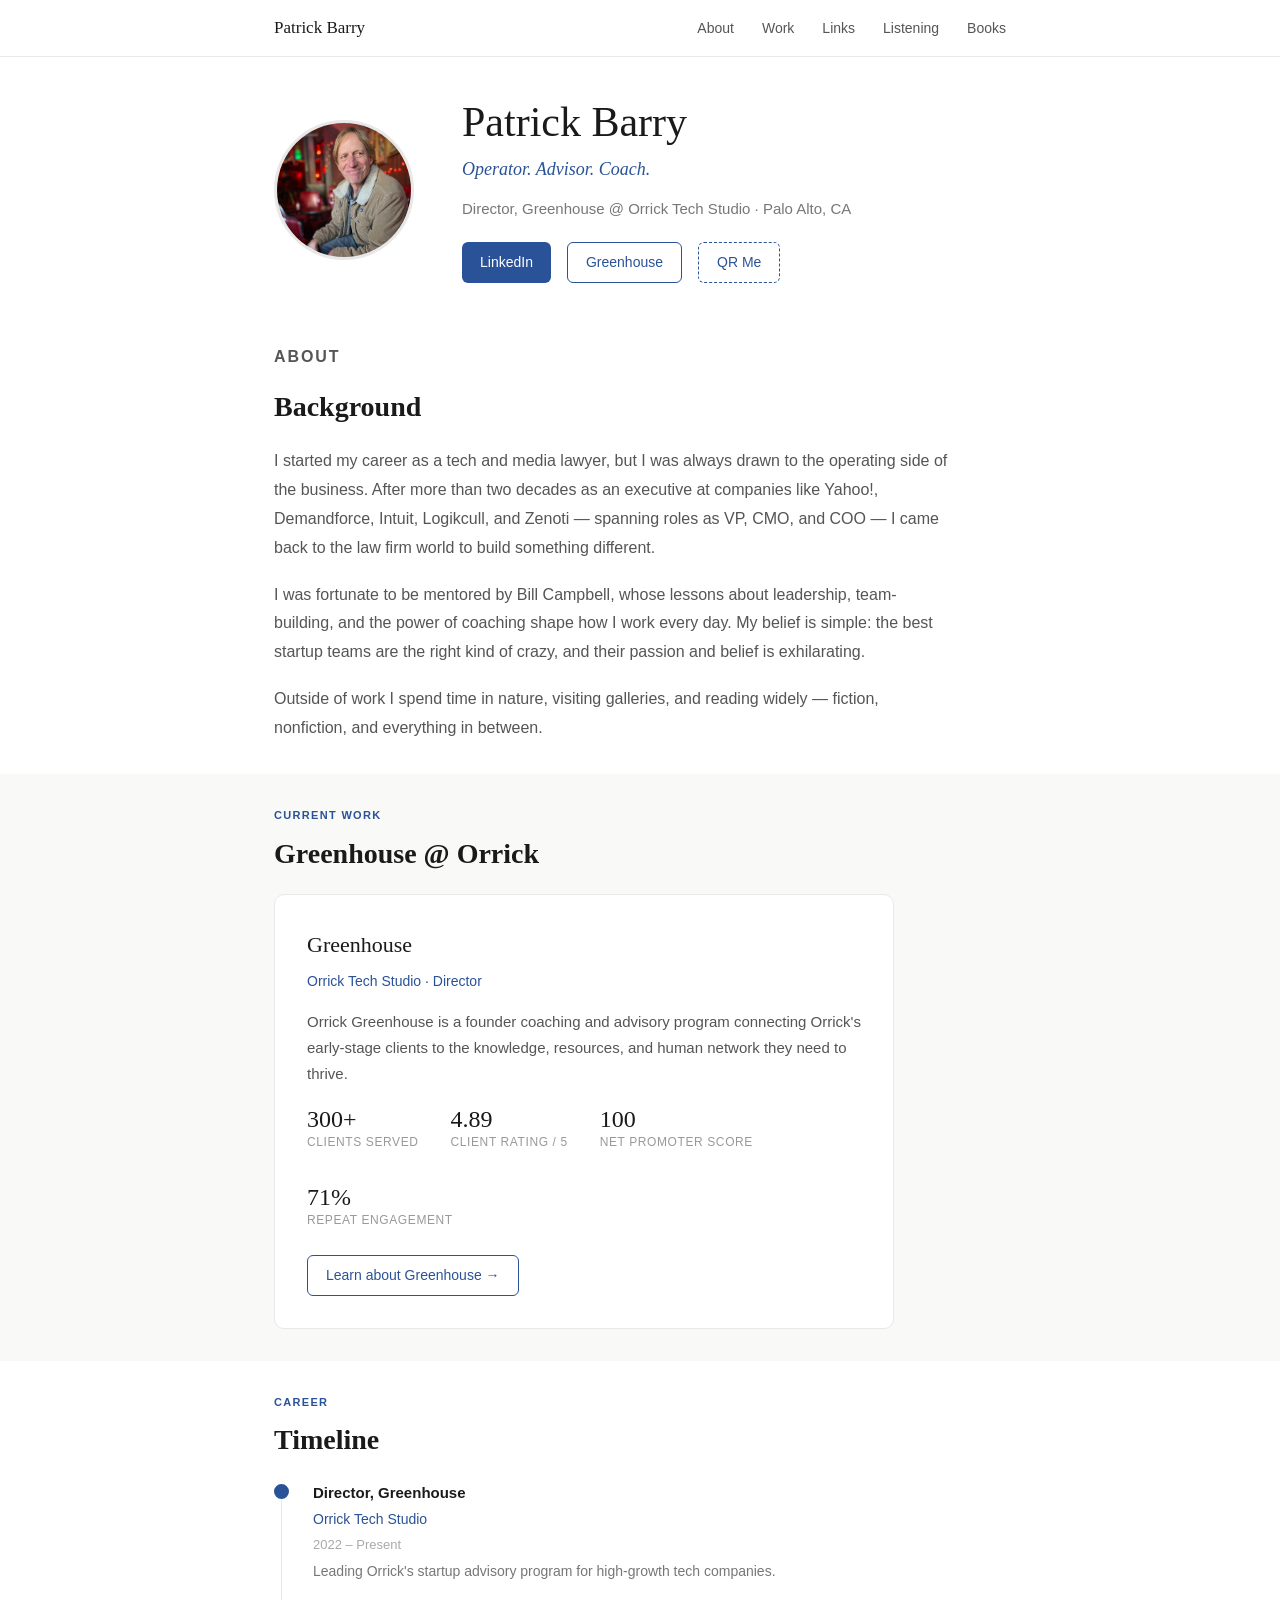
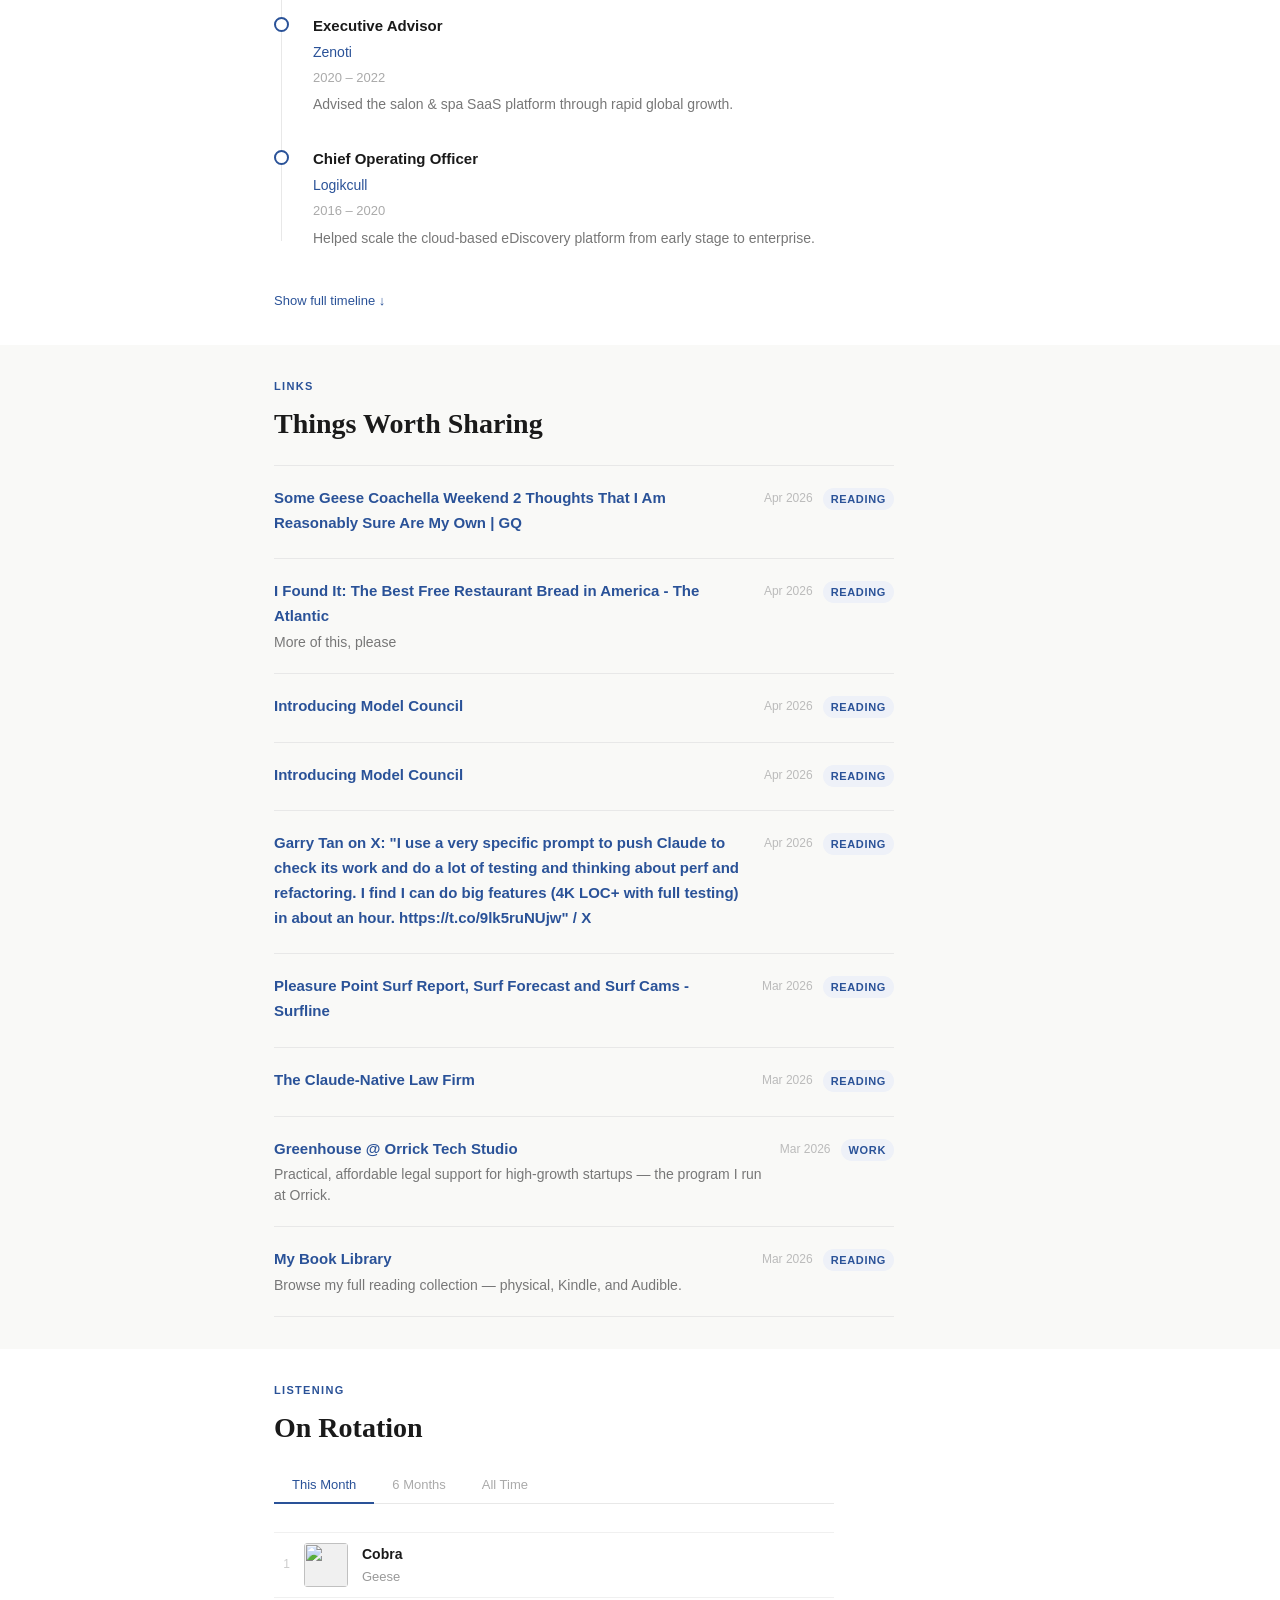
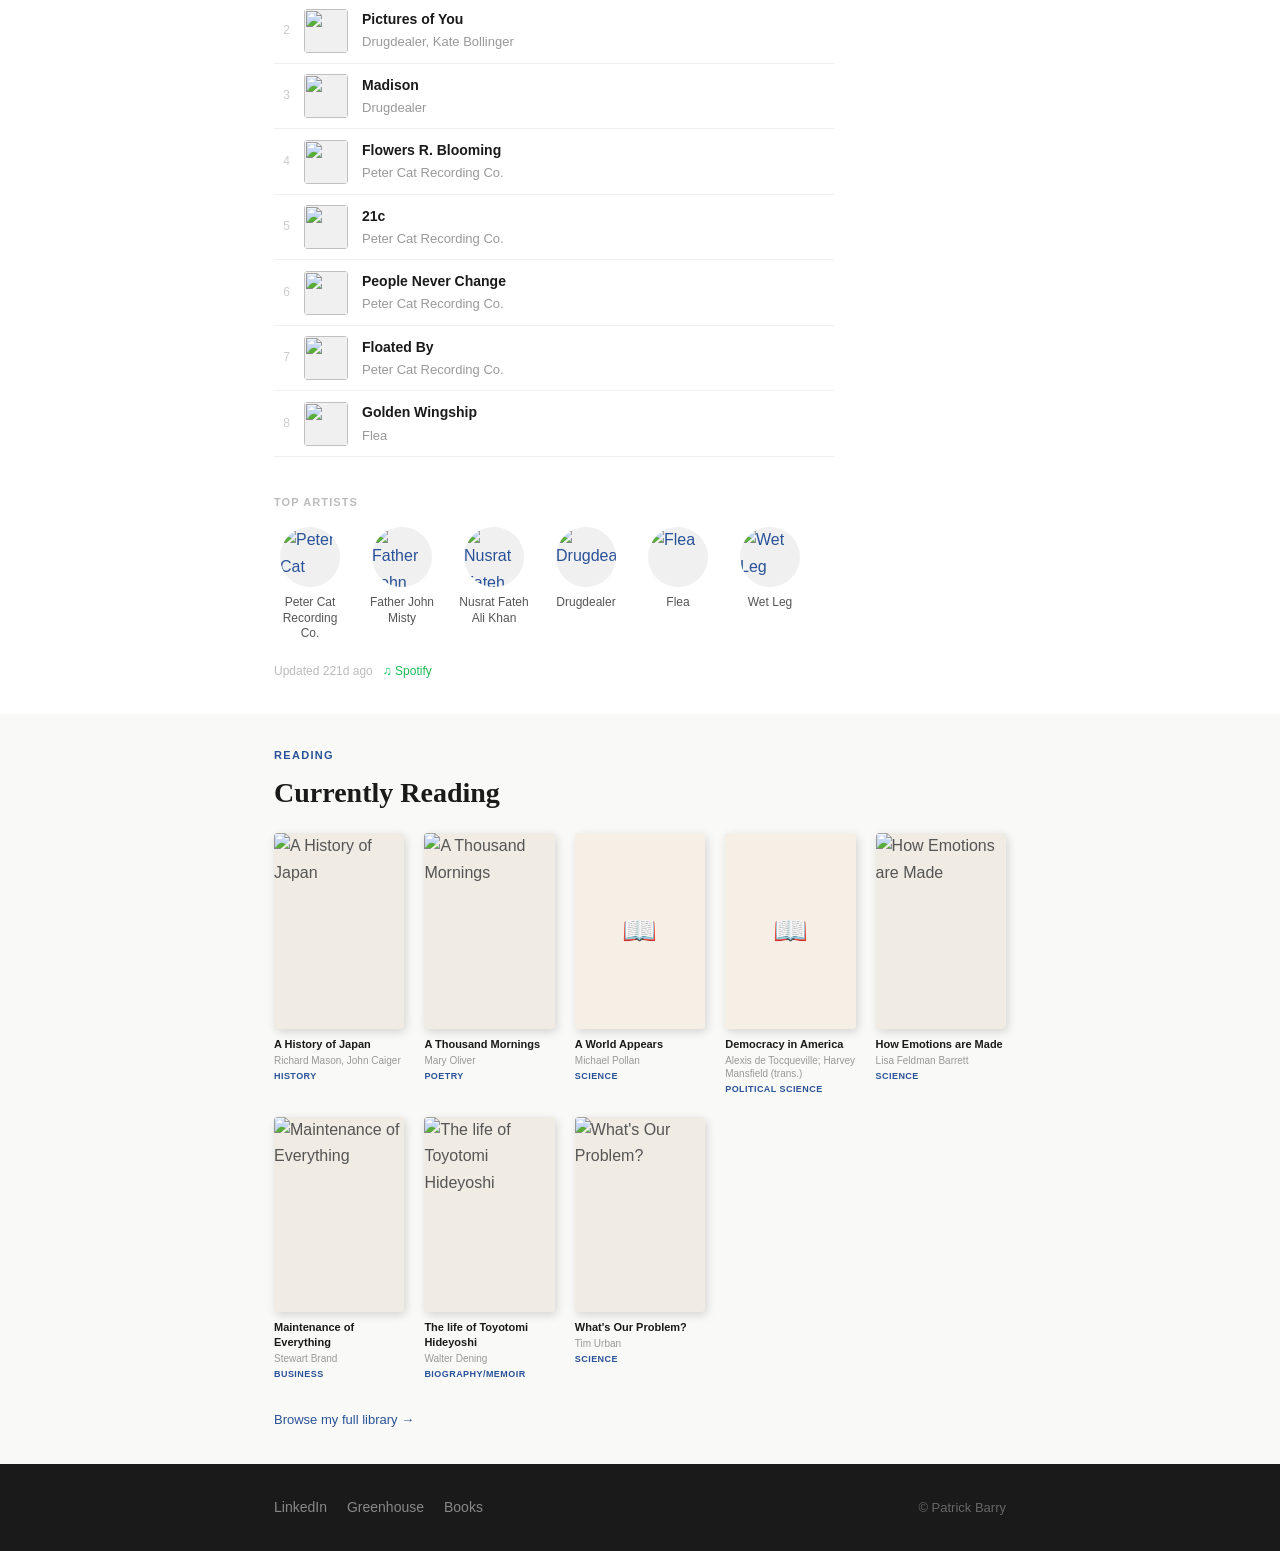
==== index.html @ 9efc6169 "Update Greenhouse description text Co-Authored-By: Claude Sonnet 4.6 <noreply@anthropic.com>" ====
<!DOCTYPE html>
<html lang="en">
<head>
  <meta charset="UTF-8" />
  <meta name="viewport" content="width=device-width, initial-scale=1.0" />
  <meta name="description" content="Patrick Barry — Operator, advisor, and startup coach. Director of Greenhouse at Orrick Tech Studio." />
  <title>Patrick Barry</title>
  <link rel="stylesheet" href="css/styles.css" />
</head>
<body>

  <!-- ─── Navigation ──────────────────────────────────────────────────────── -->
  <nav class="site-nav">
    <div class="nav-inner">
      <a href="#hero" class="nav-name">Patrick Barry</a>
      <ul class="nav-links">
        <li><a href="#about">About</a></li>
        <li><a href="#work">Work</a></li>
        <li><a href="#links">Links</a></li>
        <li><a href="#listening">Listening</a></li>
        <li><a href="#books">Books</a></li>
      </ul>
    </div>
  </nav>

  <!-- ─── Hero ────────────────────────────────────────────────────────────── -->
  <section id="hero">
    <div class="hero-inner">
      <img
        class="hero-photo"
        src="images/patrick.jpg"
        alt="Patrick Barry"
      />
      <div class="hero-text">
        <h1>Patrick Barry</h1>
        <p class="hero-tagline">Operator. Advisor. Coach.</p>
        <p class="hero-role">Director, Greenhouse @ Orrick Tech Studio · Palo Alto, CA</p>
        <div class="hero-links">
          <a class="btn btn-primary" href="https://www.linkedin.com/in/patrickrbarry/" target="_blank" rel="noopener noreferrer">
            LinkedIn
          </a>
          <a class="btn btn-outline" href="https://www.orrick.com/en/tech-studio/greenhouse" target="_blank" rel="noopener noreferrer">
            Greenhouse
          </a>
          <button class="btn btn-qr" id="qrBtn" aria-label="Show QR code">QR Me</button>
        </div>
      </div>
    </div>
  </section>

  <!-- ─── About ───────────────────────────────────────────────────────────── -->
  <section id="about">
    <div class="container">
      <p class="section-label">About</p>
      <h2 class="section-title">Background</h2>

      <p>
        I started my career as a tech and media lawyer, but I was always drawn to the operating side
        of the business. After more than two decades as an executive at companies like Yahoo!, Demandforce,
        Intuit, Logikcull, and Zenoti — spanning roles as VP, CMO, and COO — I came back to the law firm
        world to build something different.
      </p>
      <p>
        I was fortunate to be mentored by Bill Campbell, whose lessons about leadership, team-building,
        and the power of coaching shape how I work every day. My belief is simple: the best startup teams
        are the right kind of crazy, and their passion and belief is exhilarating.
      </p>
      <p>
        Outside of work I spend time in nature, visiting galleries, and reading widely — fiction,
        nonfiction, and everything in between.
      </p>
    </div>
  </section>

  <!-- ─── Current Work ─────────────────────────────────────────────────────── -->
  <section id="work">
    <div class="container">
      <p class="section-label">Current Work</p>
      <h2 class="section-title">Greenhouse @ Orrick</h2>

      <div class="work-card">
        <p class="work-card-title">Greenhouse</p>
        <p class="work-card-subtitle">Orrick Tech Studio · Director</p>
        <p class="work-card-body">
          Orrick Greenhouse is a founder coaching and advisory program connecting Orrick's early-stage clients to the knowledge, resources, and human network they need to thrive.
        </p>
        <div class="work-stats">
          <div class="stat">
            <div class="stat-number">300+</div>
            <div class="stat-label">Clients served</div>
          </div>
          <div class="stat">
            <div class="stat-number">4.89</div>
            <div class="stat-label">Client rating / 5</div>
          </div>
          <div class="stat">
            <div class="stat-number">100</div>
            <div class="stat-label">Net Promoter Score</div>
          </div>
          <div class="stat">
            <div class="stat-number">71%</div>
            <div class="stat-label">Repeat engagement</div>
          </div>
        </div>
        <a class="btn btn-outline" href="https://www.orrick.com/en/tech-studio/greenhouse" target="_blank" rel="noopener noreferrer">
          Learn about Greenhouse →
        </a>
      </div>
    </div>
  </section>

  <!-- ─── Career ───────────────────────────────────────────────────────────── -->
  <section id="career">
    <div class="container">
      <p class="section-label">Career</p>
      <h2 class="section-title">Timeline</h2>

      <div class="timeline timeline-collapsed" id="careerTimeline">

        <div class="timeline-item">
          <div class="timeline-dot current"></div>
          <div class="timeline-content">
            <div class="timeline-role">Director, Greenhouse</div>
            <div class="timeline-company">Orrick Tech Studio</div>
            <div class="timeline-period">2022 – Present</div>
            <div class="timeline-note">Leading Orrick's startup advisory program for high-growth tech companies.</div>
          </div>
        </div>

        <div class="timeline-item">
          <div class="timeline-dot"></div>
          <div class="timeline-content">
            <div class="timeline-role">Executive Advisor</div>
            <div class="timeline-company">Zenoti</div>
            <div class="timeline-period">2020 – 2022</div>
            <div class="timeline-note">Advised the salon &amp; spa SaaS platform through rapid global growth.</div>
          </div>
        </div>

        <div class="timeline-item">
          <div class="timeline-dot"></div>
          <div class="timeline-content">
            <div class="timeline-role">Chief Operating Officer</div>
            <div class="timeline-company">Logikcull</div>
            <div class="timeline-period">2016 – 2020</div>
            <div class="timeline-note">Helped scale the cloud-based eDiscovery platform from early stage to enterprise.</div>
          </div>
        </div>

        <div class="timeline-item">
          <div class="timeline-dot"></div>
          <div class="timeline-content">
            <div class="timeline-role">Vice President</div>
            <div class="timeline-company">Intuit</div>
            <div class="timeline-period">2012 – 2016</div>
            <div class="timeline-note">Joined via Demandforce acquisition; led business unit through integration and growth.</div>
          </div>
        </div>

        <div class="timeline-item">
          <div class="timeline-dot"></div>
          <div class="timeline-content">
            <div class="timeline-role">Chief Marketing Officer</div>
            <div class="timeline-company">Demandforce</div>
            <div class="timeline-period">2009 – 2012</div>
            <div class="timeline-note">Led marketing at the SMB SaaS company through its $400M acquisition by Intuit.</div>
          </div>
        </div>

        <div class="timeline-item">
          <div class="timeline-dot"></div>
          <div class="timeline-content">
            <div class="timeline-role">Vice President</div>
            <div class="timeline-company">Yahoo!</div>
            <div class="timeline-period">2000 – 2009</div>
            <div class="timeline-note">Held multiple VP roles across a decade of growth and transformation at Yahoo.</div>
          </div>
        </div>

        <div class="timeline-item">
          <div class="timeline-dot"></div>
          <div class="timeline-content">
            <div class="timeline-role">Technology &amp; Media Attorney</div>
            <div class="timeline-company">Private Practice</div>
            <div class="timeline-period">1994 – 2000</div>
            <div class="timeline-note">
              Began as a tech and media lawyer after earning a J.D. from UC College of the Law,
              San Francisco (class of '94), and a B.A. in Philosophy from Columbia University (1990).
            </div>
          </div>
        </div>

      </div>
      <button class="timeline-toggle" id="timelineToggle" onclick="toggleTimeline()">
        Show full timeline ↓
      </button>
    </div>
  </section>

  <!-- ─── Links ────────────────────────────────────────────────────────────── -->
  <section id="links">
    <div class="container">
      <p class="section-label">Links</p>
      <h2 class="section-title">Things Worth Sharing</h2>
      <div id="linksList">
        <!-- Populated by js/app.js -->
        <p class="links-empty">Loading…</p>
      </div>
    </div>
  </section>

  <!-- ─── Listening ───────────────────────────────────────────────────────── -->
  <section id="listening">
    <div class="container">
      <p class="section-label">Listening</p>
      <h2 class="section-title">On Rotation</h2>
      <div id="spotifyData">
        <p class="spotify-loading">Loading…</p>
      </div>
    </div>
  </section>

  <!-- ─── Books ────────────────────────────────────────────────────────────── -->
  <section id="books">
    <div class="container">
      <p class="section-label">Reading</p>
      <h2 class="section-title">Currently Reading</h2>

      <div id="booksList" class="books-grid">
        <!-- populated by app.js -->
      </div>

      <a class="books-library-link" href="https://bookish-public.netlify.app" target="_blank" rel="noopener noreferrer">
        Browse my full library →
      </a>
    </div>
  </section>

  <!-- ─── Footer ───────────────────────────────────────────────────────────── -->
  <footer class="site-footer">
    <div class="footer-inner">
      <div class="footer-links">
        <a href="https://www.linkedin.com/in/patrickrbarry/" target="_blank" rel="noopener noreferrer">LinkedIn</a>
        <a href="https://www.orrick.com/en/tech-studio/greenhouse" target="_blank" rel="noopener noreferrer">Greenhouse</a>
        <a href="https://bookish-public.netlify.app" target="_blank" rel="noopener noreferrer">Books</a>
      </div>
      <p class="footer-copy">© Patrick Barry</p>
    </div>
  </footer>

  <!-- QR code modal -->
  <div class="qr-overlay" id="qrOverlay" hidden>
    <div class="qr-modal">
      <button class="qr-close" id="qrClose" aria-label="Close">✕</button>
      <div id="qrCanvas"></div>
      <p class="qr-label">patrickbarry.netlify.app</p>
    </div>
  </div>

  <script src="js/vendor/qrcode.min.js"></script>
  <script src="js/app.js"></script>
</body>
</html>
---- css/styles.css ----
/* ─── Reset & Base ─────────────────────────────────────────────────────────── */

*, *::before, *::after {
  box-sizing: border-box;
  margin: 0;
  padding: 0;
}

html {
  scroll-behavior: smooth;
}

body {
  font-family: -apple-system, BlinkMacSystemFont, 'Segoe UI', Helvetica, Arial, sans-serif;
  font-size: 16px;
  line-height: 1.65;
  color: #555;
  background: #ffffff;
  -webkit-font-smoothing: antialiased;
}

a {
  color: #2a5298;
  text-decoration: none;
}

a:hover {
  text-decoration: underline;
}

img {
  display: block;
  max-width: 100%;
}

/* ─── Typography ────────────────────────────────────────────────────────────── */

h1, h2, h3 {
  font-family: Georgia, 'Times New Roman', serif;
  color: #1a1a1a;
  line-height: 1.2;
}

/* ─── Layout Helpers ────────────────────────────────────────────────────────── */

.container {
  max-width: 780px;
  margin: 0 auto;
  padding: 0 24px;
}

section {
  padding: 32px 0;
}

section:nth-child(even) {
  background: #f9f9f7;
}

.section-label {
  font-size: 11px;
  font-weight: 600;
  letter-spacing: 0.12em;
  text-transform: uppercase;
  color: #2a5298;
  margin-bottom: 12px;
}

.section-title {
  font-size: 28px;
  font-family: Georgia, 'Times New Roman', serif;
  color: #1a1a1a;
  margin-bottom: 24px;
}

/* ─── Navigation ────────────────────────────────────────────────────────────── */

.site-nav {
  position: sticky;
  top: 0;
  z-index: 100;
  background: rgba(255, 255, 255, 0.95);
  backdrop-filter: blur(8px);
  -webkit-backdrop-filter: blur(8px);
  border-bottom: 1px solid #e8e8e8;
}

.nav-inner {
  max-width: 780px;
  margin: 0 auto;
  padding: 0 24px;
  height: 56px;
  display: flex;
  align-items: center;
  justify-content: space-between;
}

.nav-name {
  font-family: Georgia, 'Times New Roman', serif;
  font-size: 17px;
  color: #1a1a1a;
  font-weight: normal;
  text-decoration: none;
}

.nav-name:hover {
  text-decoration: none;
  color: #2a5298;
}

.nav-links {
  display: flex;
  gap: 28px;
  list-style: none;
}

.nav-links a {
  font-size: 14px;
  color: #555;
  text-decoration: none;
  transition: color 0.15s;
}

.nav-links a:hover {
  color: #2a5298;
  text-decoration: none;
}

/* ─── Hero ──────────────────────────────────────────────────────────────────── */

#hero {
  background: #ffffff;
  padding: 40px 0 28px;
}

.hero-inner {
  max-width: 780px;
  margin: 0 auto;
  padding: 0 24px;
  display: flex;
  align-items: center;
  gap: 48px;
}

.hero-photo {
  width: 140px;
  height: 140px;
  border-radius: 50%;
  object-fit: cover;
  object-position: top center;
  flex-shrink: 0;
  border: 3px solid #e8e8e8;
}

.hero-text h1 {
  font-size: 42px;
  font-family: Georgia, 'Times New Roman', serif;
  color: #1a1a1a;
  margin-bottom: 8px;
  font-weight: normal;
}

.hero-tagline {
  font-size: 18px;
  color: #2a5298;
  font-style: italic;
  margin-bottom: 12px;
  font-family: Georgia, 'Times New Roman', serif;
}

.hero-role {
  font-size: 15px;
  color: #777;
  margin-bottom: 20px;
}

.hero-links {
  display: flex;
  gap: 16px;
  flex-wrap: wrap;
}

.btn {
  display: inline-flex;
  align-items: center;
  gap: 6px;
  padding: 8px 18px;
  border-radius: 6px;
  font-size: 14px;
  font-weight: 500;
  text-decoration: none;
  transition: all 0.15s;
  cursor: pointer;
  border: none;
}

.btn-primary {
  background: #2a5298;
  color: #ffffff;
}

.btn-primary:hover {
  background: #1e3d72;
  text-decoration: none;
  color: #ffffff;
}

.btn-outline {
  background: transparent;
  color: #2a5298;
  border: 1px solid #2a5298;
}

.btn-outline:hover {
  background: #2a5298;
  color: #ffffff;
  text-decoration: none;
}

.btn-qr {
  background: transparent;
  color: #2a5298;
  border: 1px dashed #2a5298;
  font-family: inherit;
}

.btn-qr:hover {
  background: #2a5298;
  color: #ffffff;
  border-style: solid;
}

/* ─── QR Modal ───────────────────────────────────────────────────────────────── */

.qr-overlay {
  position: fixed;
  inset: 0;
  background: rgba(0, 0, 0, 0.55);
  display: flex;
  align-items: center;
  justify-content: center;
  z-index: 1000;
}

.qr-overlay[hidden] { display: none; }

.qr-modal {
  background: #fff;
  border-radius: 12px;
  padding: 28px 32px 24px;
  display: flex;
  flex-direction: column;
  align-items: center;
  gap: 14px;
  position: relative;
  box-shadow: 0 16px 48px rgba(0,0,0,0.22);
}

.qr-close {
  position: absolute;
  top: 10px;
  right: 14px;
  background: none;
  border: none;
  font-size: 16px;
  color: #aaa;
  cursor: pointer;
  line-height: 1;
  padding: 4px;
}

.qr-close:hover { color: #333; }

.qr-label {
  font-size: 13px;
  color: #888;
  letter-spacing: 0.02em;
}

/* ─── About ─────────────────────────────────────────────────────────────────── */

#about p {
  font-size: 16px;
  line-height: 1.8;
  color: #555;
  margin-bottom: 18px;
  max-width: 680px;
}

#about p:last-child {
  margin-bottom: 0;
}

/* ─── Current Work ──────────────────────────────────────────────────────────── */

.work-card {
  background: #ffffff;
  border: 1px solid #e8e8e8;
  border-radius: 10px;
  padding: 32px;
  max-width: 620px;
}

.work-card-title {
  font-family: Georgia, 'Times New Roman', serif;
  font-size: 22px;
  color: #1a1a1a;
  margin-bottom: 6px;
}

.work-card-subtitle {
  font-size: 14px;
  color: #2a5298;
  margin-bottom: 16px;
  font-weight: 500;
}

.work-card-body {
  font-size: 15px;
  line-height: 1.75;
  color: #555;
  margin-bottom: 20px;
}

.work-stats {
  display: flex;
  gap: 32px;
  margin-bottom: 24px;
  flex-wrap: wrap;
}

.stat {
  text-align: left;
}

.stat-number {
  font-family: Georgia, 'Times New Roman', serif;
  font-size: 24px;
  color: #1a1a1a;
  line-height: 1;
  margin-bottom: 2px;
}

.stat-label {
  font-size: 12px;
  color: #999;
  text-transform: uppercase;
  letter-spacing: 0.05em;
}

/* ─── Career Timeline ───────────────────────────────────────────────────────── */

.timeline {
  position: relative;
  max-width: 620px;
}

.timeline::before {
  content: '';
  position: absolute;
  left: 7px;
  top: 8px;
  bottom: 8px;
  width: 1px;
  background: #e8e8e8;
}

.timeline-item {
  display: flex;
  gap: 24px;
  margin-bottom: 32px;
  position: relative;
}

.timeline-item:last-child {
  margin-bottom: 0;
}

.timeline-dot {
  width: 15px;
  height: 15px;
  border-radius: 50%;
  background: #ffffff;
  border: 2px solid #2a5298;
  flex-shrink: 0;
  margin-top: 3px;
  position: relative;
  z-index: 1;
}

.timeline-dot.current {
  background: #2a5298;
}

.timeline-content {
  padding-top: 0;
}

.timeline-role {
  font-size: 15px;
  font-weight: 600;
  color: #1a1a1a;
  margin-bottom: 2px;
}

.timeline-company {
  font-size: 14px;
  color: #2a5298;
  margin-bottom: 3px;
}

.timeline-period {
  font-size: 13px;
  color: #aaa;
  margin-bottom: 6px;
}

.timeline-note {
  font-size: 14px;
  color: #777;
  line-height: 1.5;
}

/* Collapsed state — hide items 4 and beyond */
.timeline-collapsed .timeline-item:nth-child(n+4) {
  display: none;
}

.timeline-toggle {
  background: none;
  border: none;
  padding: 12px 0 0;
  font-size: 13px;
  color: #2a5298;
  cursor: pointer;
  font-family: -apple-system, BlinkMacSystemFont, 'Segoe UI', Helvetica, Arial, sans-serif;
  font-weight: 500;
}

.timeline-toggle:hover {
  text-decoration: underline;
}

/* ─── Links ─────────────────────────────────────────────────────────────────── */

.links-list {
  display: flex;
  flex-direction: column;
  gap: 0;
  max-width: 620px;
}

.link-item {
  display: flex;
  align-items: flex-start;
  gap: 16px;
  padding: 20px 0;
  border-bottom: 1px solid #e8e8e8;
}

.links-list .link-item:first-child {
  border-top: 1px solid #e8e8e8;
}

.link-body {
  flex: 1;
  min-width: 0;
}

.link-title {
  font-size: 15px;
  font-weight: 600;
  color: #2a5298;
  text-decoration: none;
  display: block;
  margin-bottom: 3px;
}

.link-title:hover {
  text-decoration: underline;
}

.link-description {
  font-size: 14px;
  color: #777;
  line-height: 1.5;
}

.link-meta {
  display: flex;
  align-items: center;
  gap: 10px;
  flex-shrink: 0;
  padding-top: 2px;
}

.link-date {
  font-size: 12px;
  color: #bbb;
  white-space: nowrap;
}

.link-tag {
  font-size: 11px;
  font-weight: 600;
  letter-spacing: 0.06em;
  text-transform: uppercase;
  padding: 2px 8px;
  border-radius: 20px;
  background: #eef1f8;
  color: #2a5298;
  white-space: nowrap;
}

.links-empty {
  font-size: 15px;
  color: #aaa;
  font-style: italic;
  padding: 16px 0;
}

/* ─── Books ─────────────────────────────────────────────────────────────────── */

.books-grid {
  display: grid;
  grid-template-columns: repeat(auto-fill, minmax(110px, 1fr));
  gap: 20px;
  margin-bottom: 24px;
}

.book-item {
  display: flex;
  flex-direction: column;
  gap: 8px;
}

.book-cover-wrap {
  width: 100%;
  aspect-ratio: 2 / 3;
  border-radius: 4px;
  overflow: hidden;
  background: #f0ebe3;
  box-shadow: 2px 3px 10px rgba(0,0,0,0.15);
  flex-shrink: 0;
}

.book-cover-wrap img {
  width: 100%;
  height: 100%;
  object-fit: cover;
  display: block;
}

.book-cover-placeholder {
  width: 100%;
  height: 100%;
  display: flex;
  align-items: center;
  justify-content: center;
  font-size: 28px;
  color: #c8b89a;
  background: #f5efe6;
}

.book-info {
  flex: 1;
}

.book-title {
  font-size: 11px;
  font-weight: 600;
  color: #1a1a1a;
  line-height: 1.35;
  margin-bottom: 2px;
}

.book-author {
  font-size: 10px;
  color: #999;
  line-height: 1.3;
}

.book-genre {
  font-size: 9px;
  text-transform: uppercase;
  letter-spacing: 0.05em;
  color: #2a5298;
  font-weight: 600;
  margin-top: 2px;
}

.books-library-link {
  display: inline-block;
  font-size: 13px;
  color: #2a5298;
  text-decoration: none;
  font-weight: 500;
}

.books-library-link:hover {
  text-decoration: underline;
}

/* ─── Footer ────────────────────────────────────────────────────────────────── */

.site-footer {
  background: #1a1a1a;
  color: #888;
  padding: 32px 0;
}

.footer-inner {
  max-width: 780px;
  margin: 0 auto;
  padding: 0 24px;
  display: flex;
  align-items: center;
  justify-content: space-between;
  flex-wrap: wrap;
  gap: 12px;
}

.footer-links {
  display: flex;
  gap: 20px;
}

.footer-links a {
  color: #888;
  font-size: 14px;
  text-decoration: none;
  transition: color 0.15s;
}

.footer-links a:hover {
  color: #cccccc;
  text-decoration: none;
}

.footer-copy {
  font-size: 13px;
  color: #666;
}

/* ─── Listening / Spotify ──────────────────────────────────────────────────── */

/* Time-range tabs */
.spotify-tabs {
  display: flex;
  gap: 0;
  margin-bottom: 28px;
  border-bottom: 1px solid #e8e8e8;
  max-width: 560px;
}

.spotify-tab {
  background: none;
  border: none;
  border-bottom: 2px solid transparent;
  padding: 8px 18px 10px;
  font-size: 13px;
  font-weight: 500;
  color: #aaa;
  cursor: pointer;
  margin-bottom: -1px;
  transition: color 0.15s, border-color 0.15s;
  font-family: -apple-system, BlinkMacSystemFont, 'Segoe UI', Helvetica, Arial, sans-serif;
}

.spotify-tab:hover {
  color: #555;
}

.spotify-tab.active {
  color: #2a5298;
  border-bottom-color: #2a5298;
}

.spotify-loading,
.spotify-pending {
  font-size: 14px;
  color: #aaa;
  font-style: italic;
  padding: 8px 0;
}

/* Tracks list */
.spotify-tracks {
  max-width: 560px;
  margin-bottom: 36px;
}

.spotify-track {
  display: flex;
  align-items: center;
  gap: 14px;
  padding: 10px 0;
  border-bottom: 1px solid #f0f0f0;
  text-decoration: none;
}

.spotify-tracks .spotify-track:first-child {
  border-top: 1px solid #f0f0f0;
}

.spotify-track:hover {
  opacity: 0.8;
  text-decoration: none;
}

.track-num {
  font-size: 12px;
  color: #ccc;
  width: 16px;
  text-align: right;
  flex-shrink: 0;
}

.track-art {
  width: 44px;
  height: 44px;
  border-radius: 4px;
  object-fit: cover;
  flex-shrink: 0;
  background: #f0f0f0;
}

.track-info {
  flex: 1;
  min-width: 0;
}

.track-name {
  display: block;
  font-size: 14px;
  font-weight: 600;
  color: #1a1a1a;
  white-space: nowrap;
  overflow: hidden;
  text-overflow: ellipsis;
}

.track-artist {
  display: block;
  font-size: 13px;
  color: #999;
  white-space: nowrap;
  overflow: hidden;
  text-overflow: ellipsis;
}

/* Artists grid */
.spotify-artists-label {
  font-size: 11px;
  font-weight: 600;
  letter-spacing: 0.1em;
  text-transform: uppercase;
  color: #bbb;
  margin-bottom: 16px;
}

.spotify-artists {
  display: flex;
  flex-wrap: wrap;
  gap: 20px;
  max-width: 560px;
  margin-bottom: 20px;
}

.spotify-artist {
  display: flex;
  flex-direction: column;
  align-items: center;
  gap: 8px;
  text-decoration: none;
  width: 72px;
}

.spotify-artist:hover {
  opacity: 0.8;
  text-decoration: none;
}

.artist-photo {
  width: 60px;
  height: 60px;
  border-radius: 50%;
  object-fit: cover;
  background: #f0f0f0;
}

.artist-name {
  font-size: 12px;
  color: #555;
  text-align: center;
  line-height: 1.3;
  word-break: break-word;
}

/* Footer row */
.spotify-footer {
  display: flex;
  align-items: center;
  gap: 10px;
  margin-top: 8px;
}

.spotify-updated {
  font-size: 12px;
  color: #bbb;
}

.spotify-logo {
  display: inline-flex;
  align-items: center;
  gap: 5px;
  font-size: 12px;
  color: #1DB954;
  text-decoration: none;
  font-weight: 500;
}

.spotify-logo:hover {
  text-decoration: none;
  opacity: 0.8;
}

/* ─── Responsive ────────────────────────────────────────────────────────────── */

@media (max-width: 600px) {
  .hero-inner {
    flex-direction: column;
    align-items: flex-start;
    gap: 24px;
  }

  .hero-photo {
    width: 100px;
    height: 100px;
  }

  .hero-text h1 {
    font-size: 32px;
  }

  .nav-links {
    gap: 16px;
  }

  .nav-links a {
    font-size: 13px;
  }

  .work-stats {
    gap: 20px;
  }

  .books-card {
    flex-direction: column;
    gap: 12px;
  }

  .link-meta {
    flex-direction: column;
    align-items: flex-end;
    gap: 4px;
  }

  .footer-inner {
    flex-direction: column;
    align-items: flex-start;
  }
}
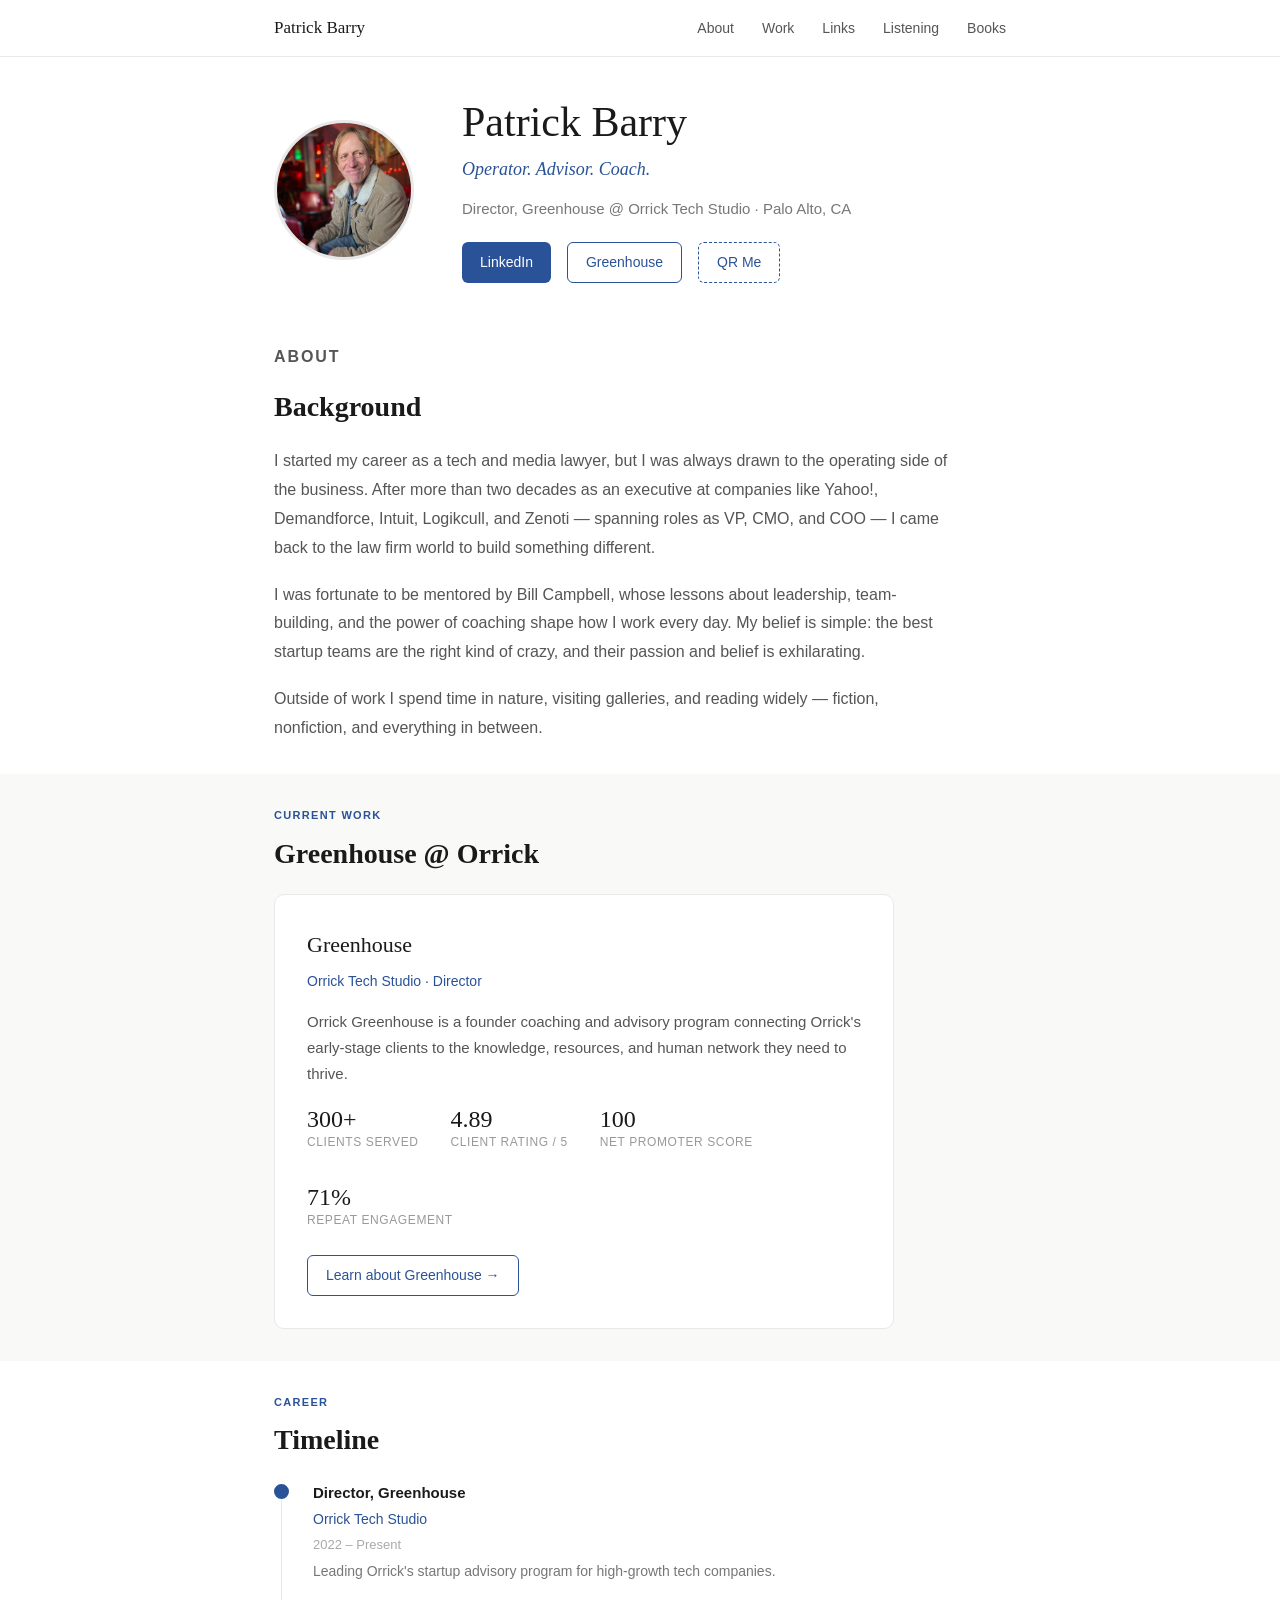
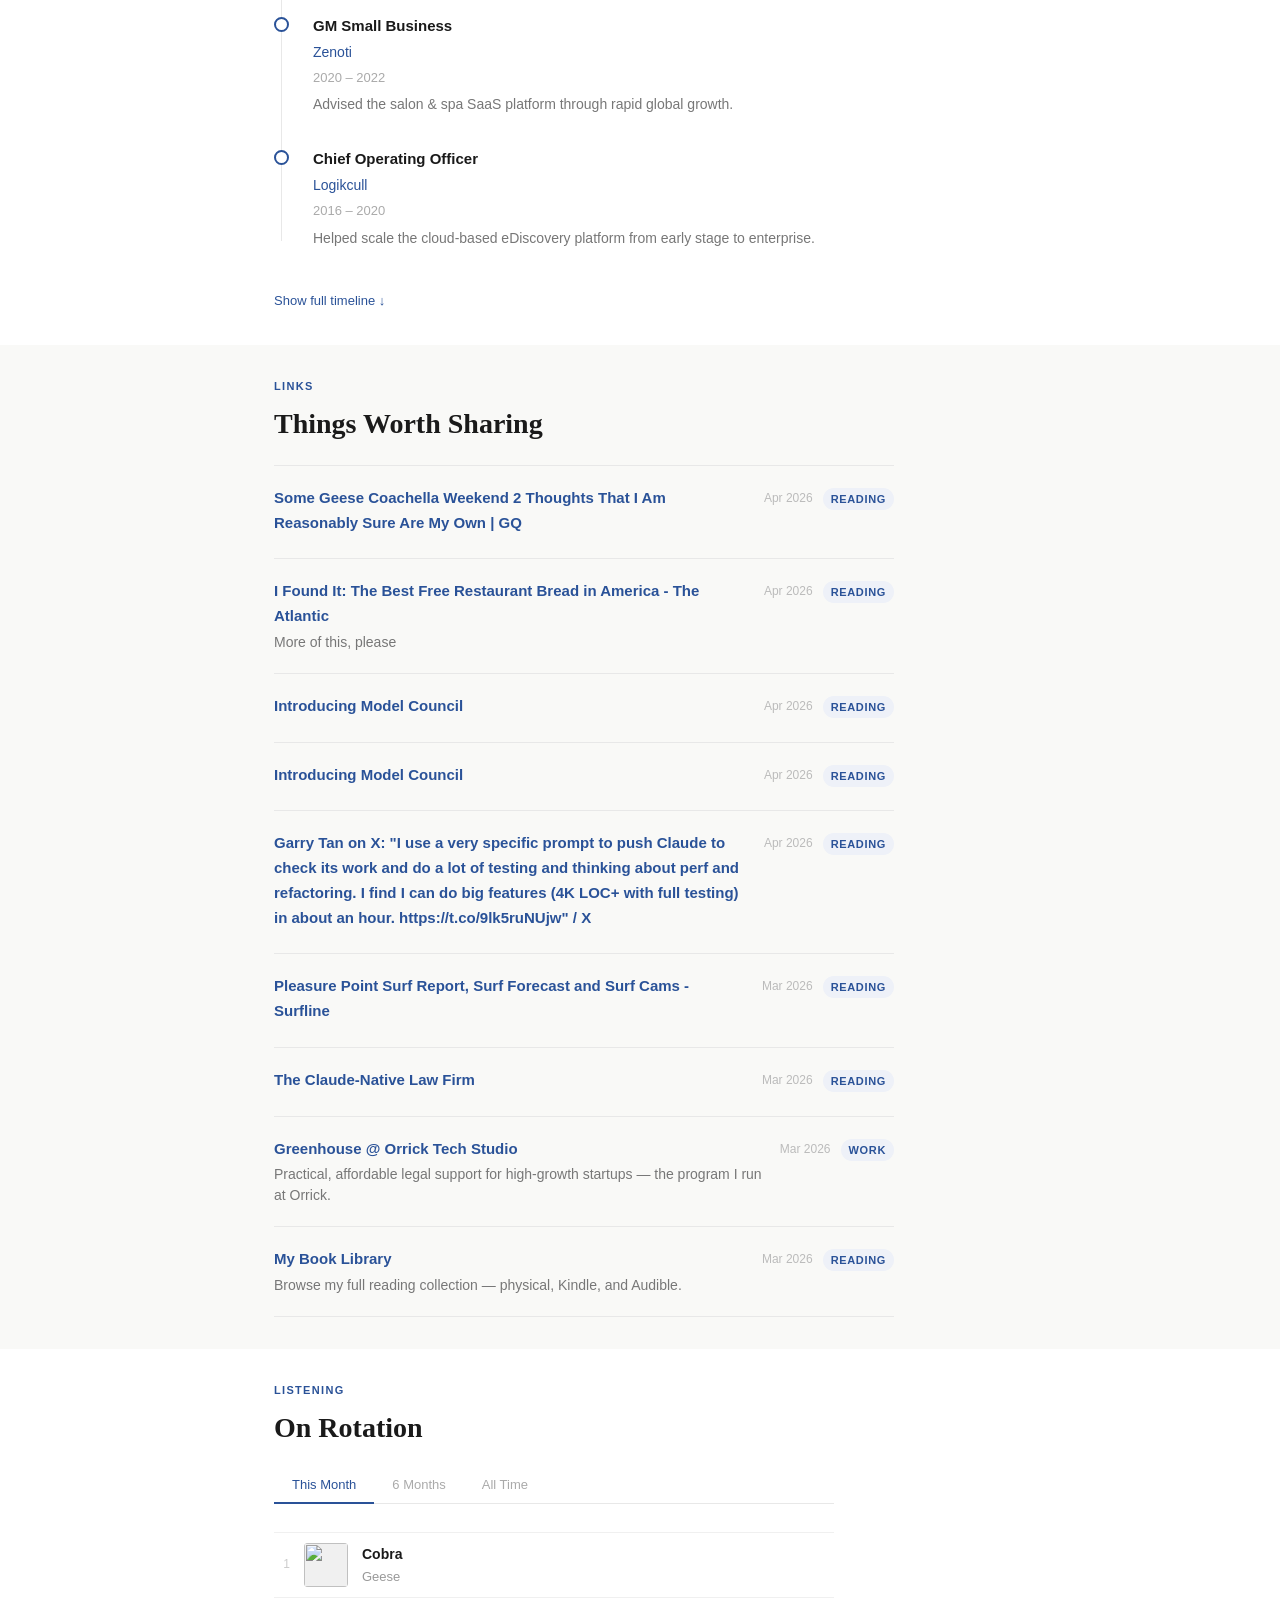
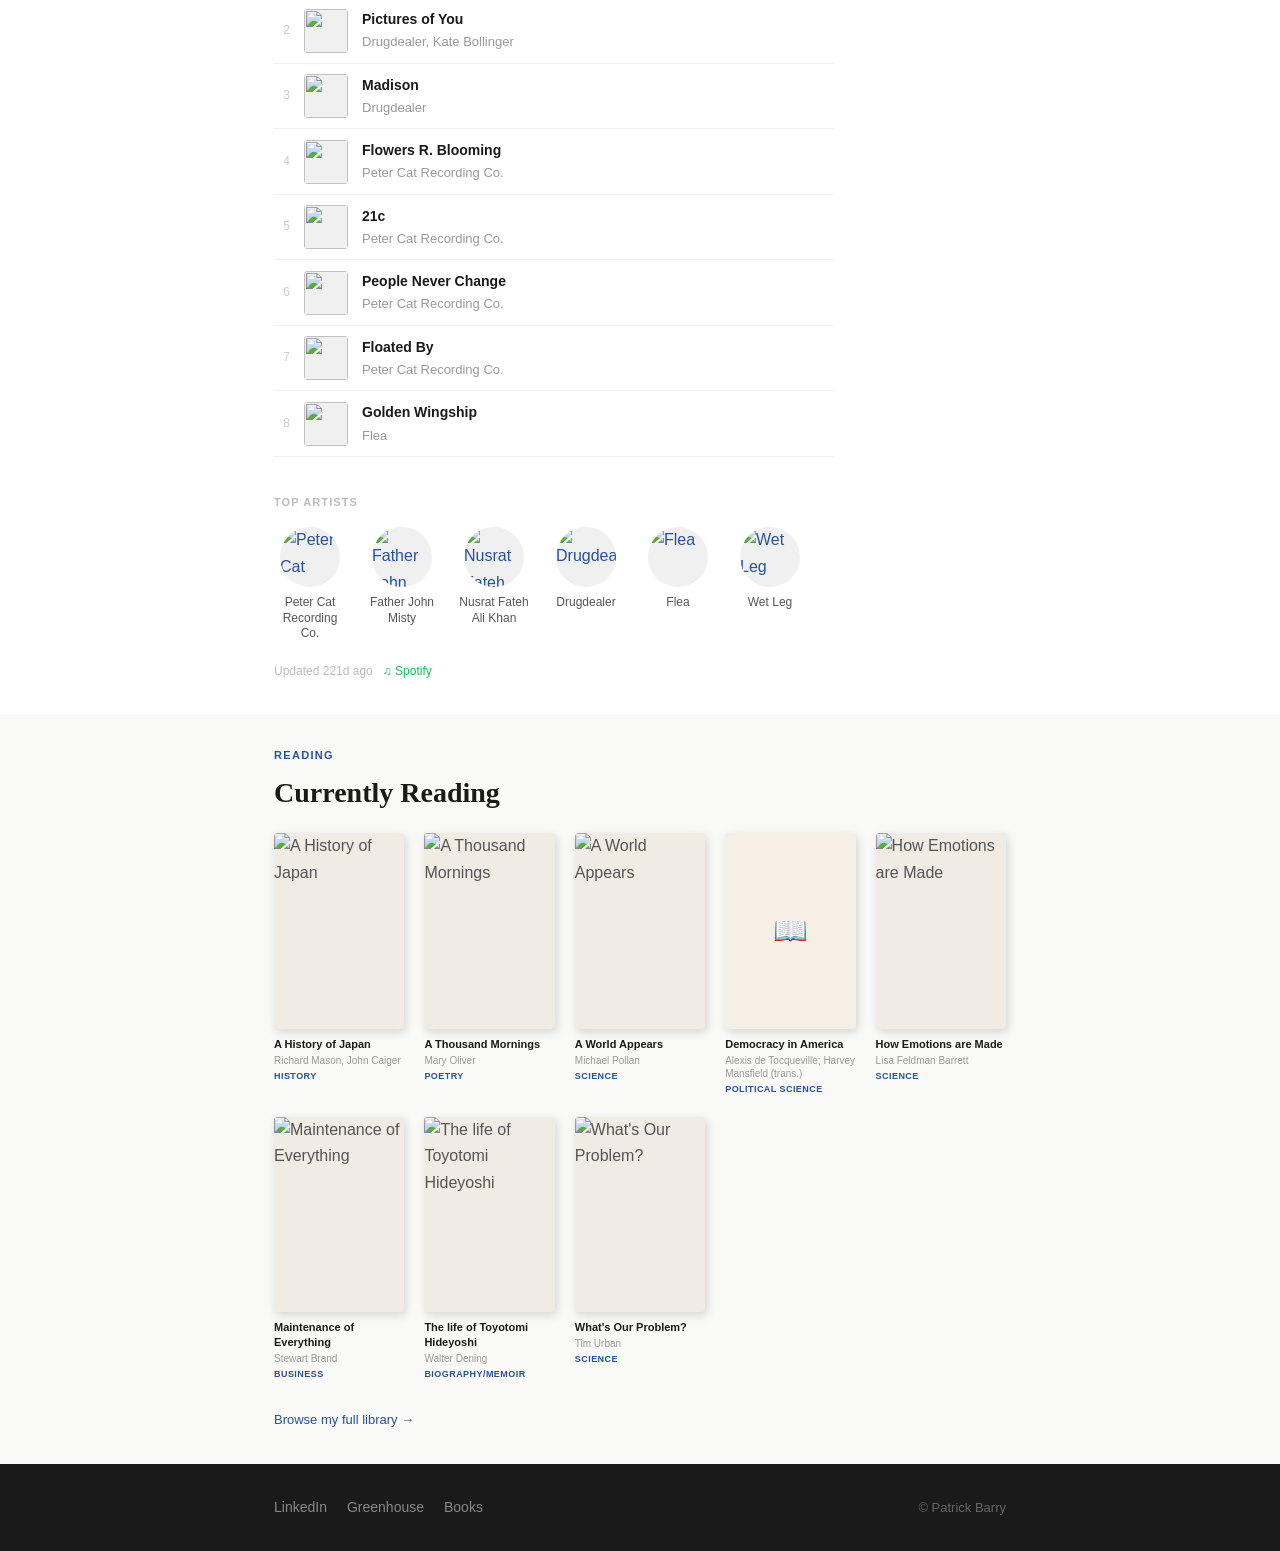
==== commit f794fbe4: "Fix Zenoti role title to GM Small Business Co-Authored-By: Claude Sonnet 4.6 <noreply@anthropic.com>" ====
--- a/index.html
+++ b/index.html
@@ -130,7 +130,7 @@
         <div class="timeline-item">
           <div class="timeline-dot"></div>
           <div class="timeline-content">
-            <div class="timeline-role">Executive Advisor</div>
+            <div class="timeline-role">GM Small Business</div>
             <div class="timeline-company">Zenoti</div>
             <div class="timeline-period">2020 – 2022</div>
             <div class="timeline-note">Advised the salon &amp; spa SaaS platform through rapid global growth.</div>
--- a/css/styles.css
+++ b/css/styles.css
@@ -532,6 +532,8 @@
   display: flex;
   flex-direction: column;
   gap: 8px;
+  text-decoration: none;
+  color: inherit;
 }
 
 .book-cover-wrap {
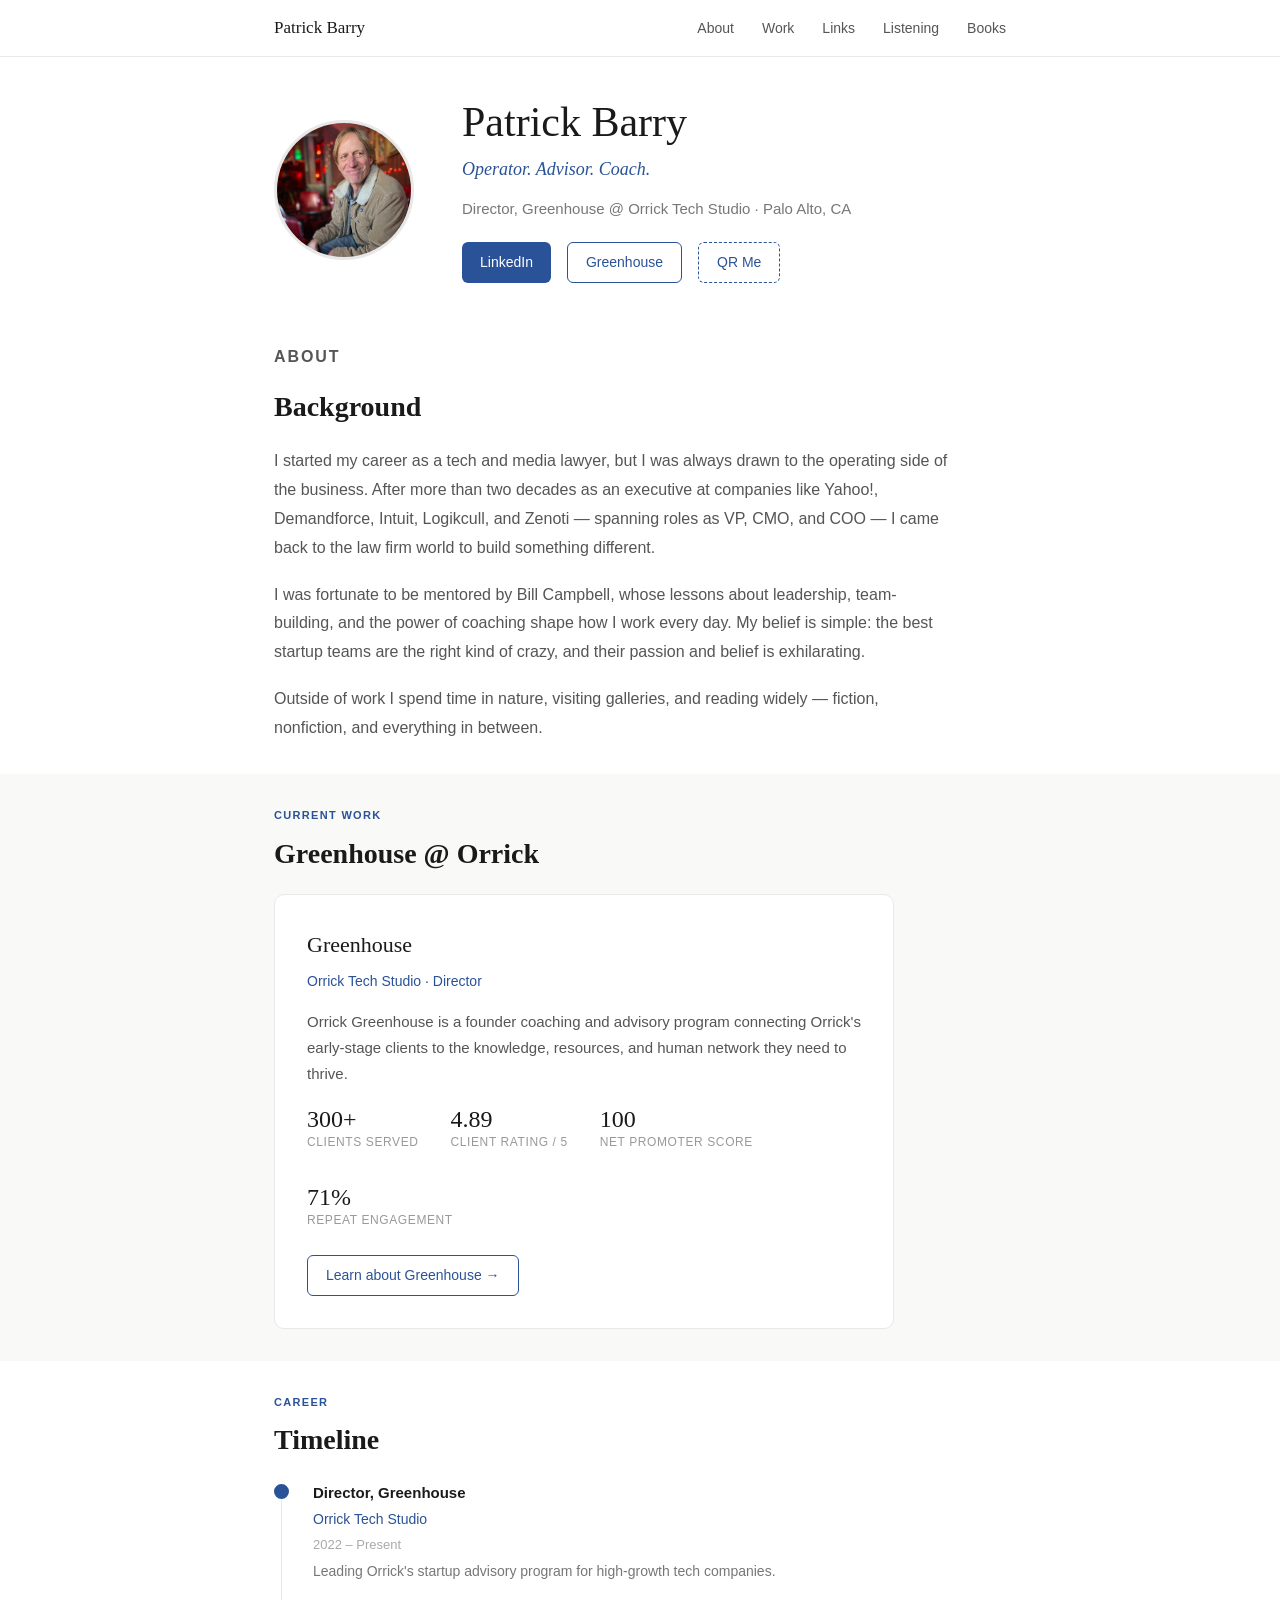
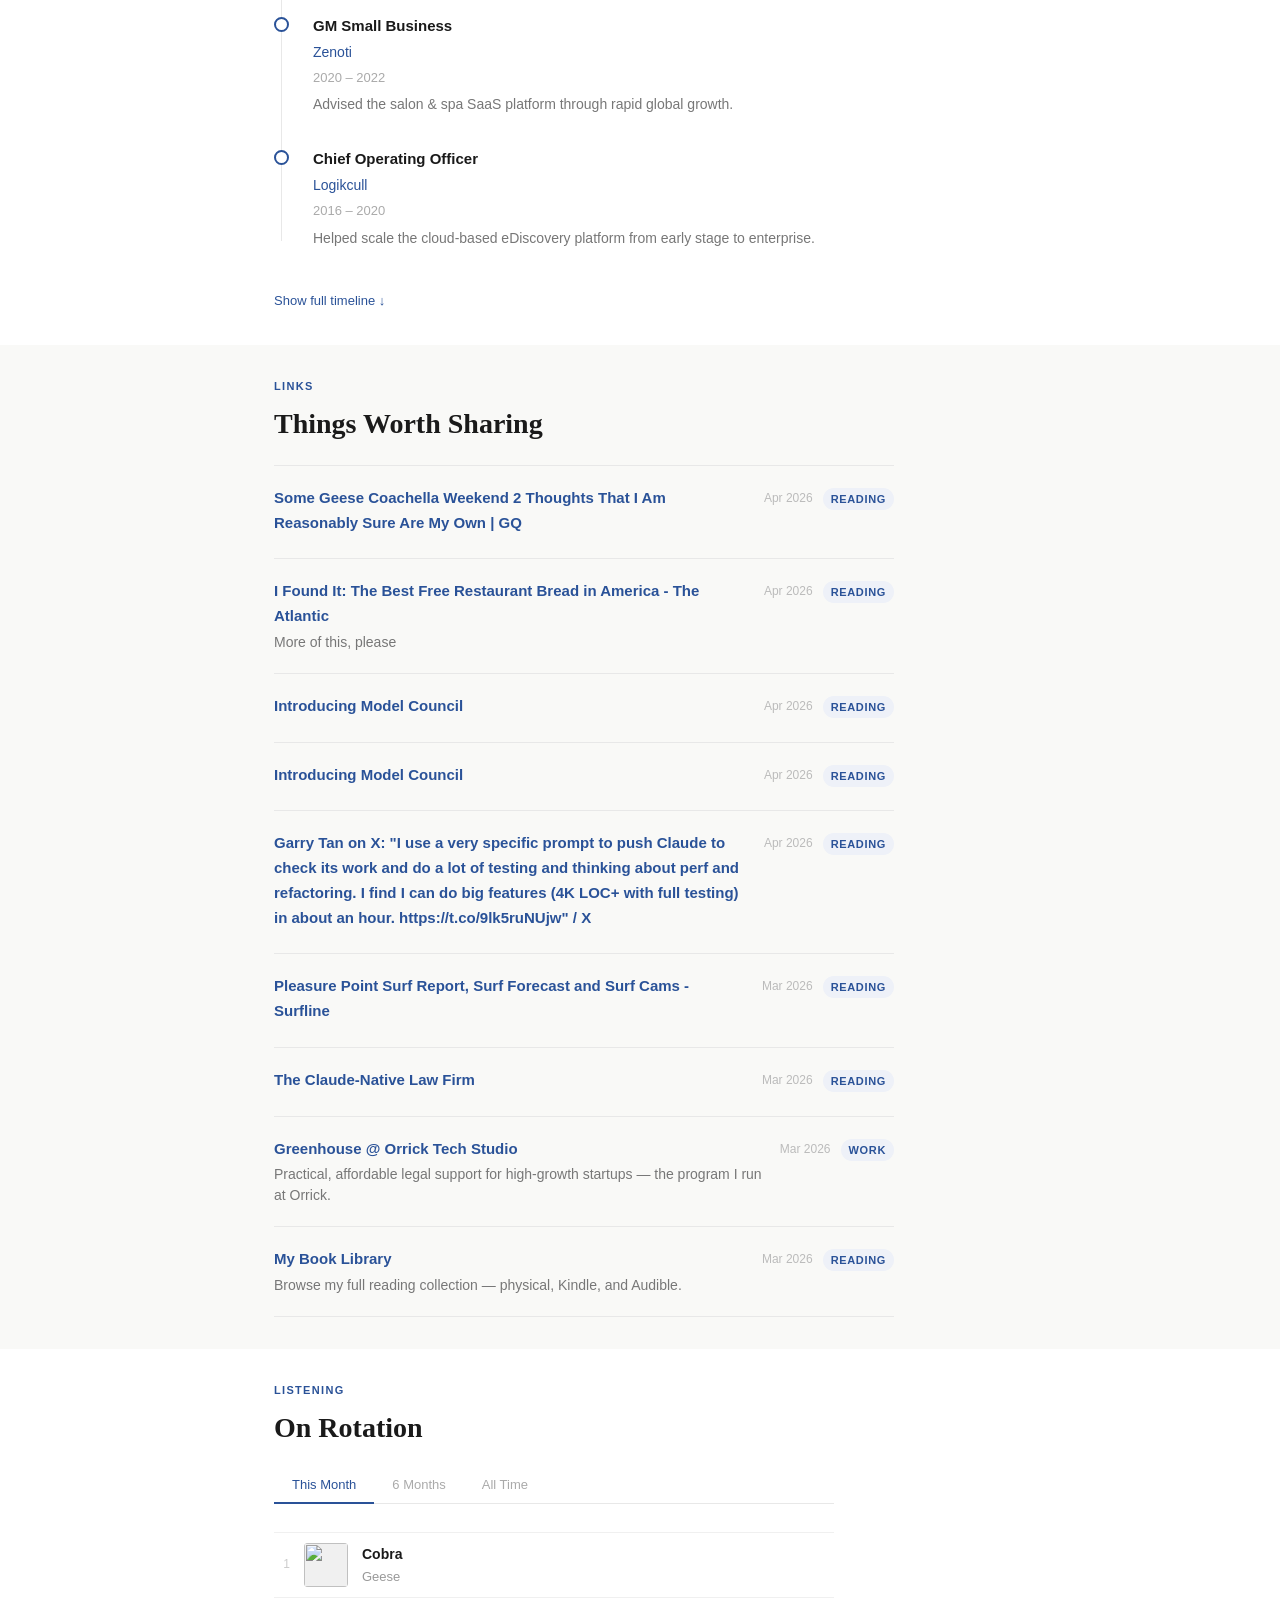
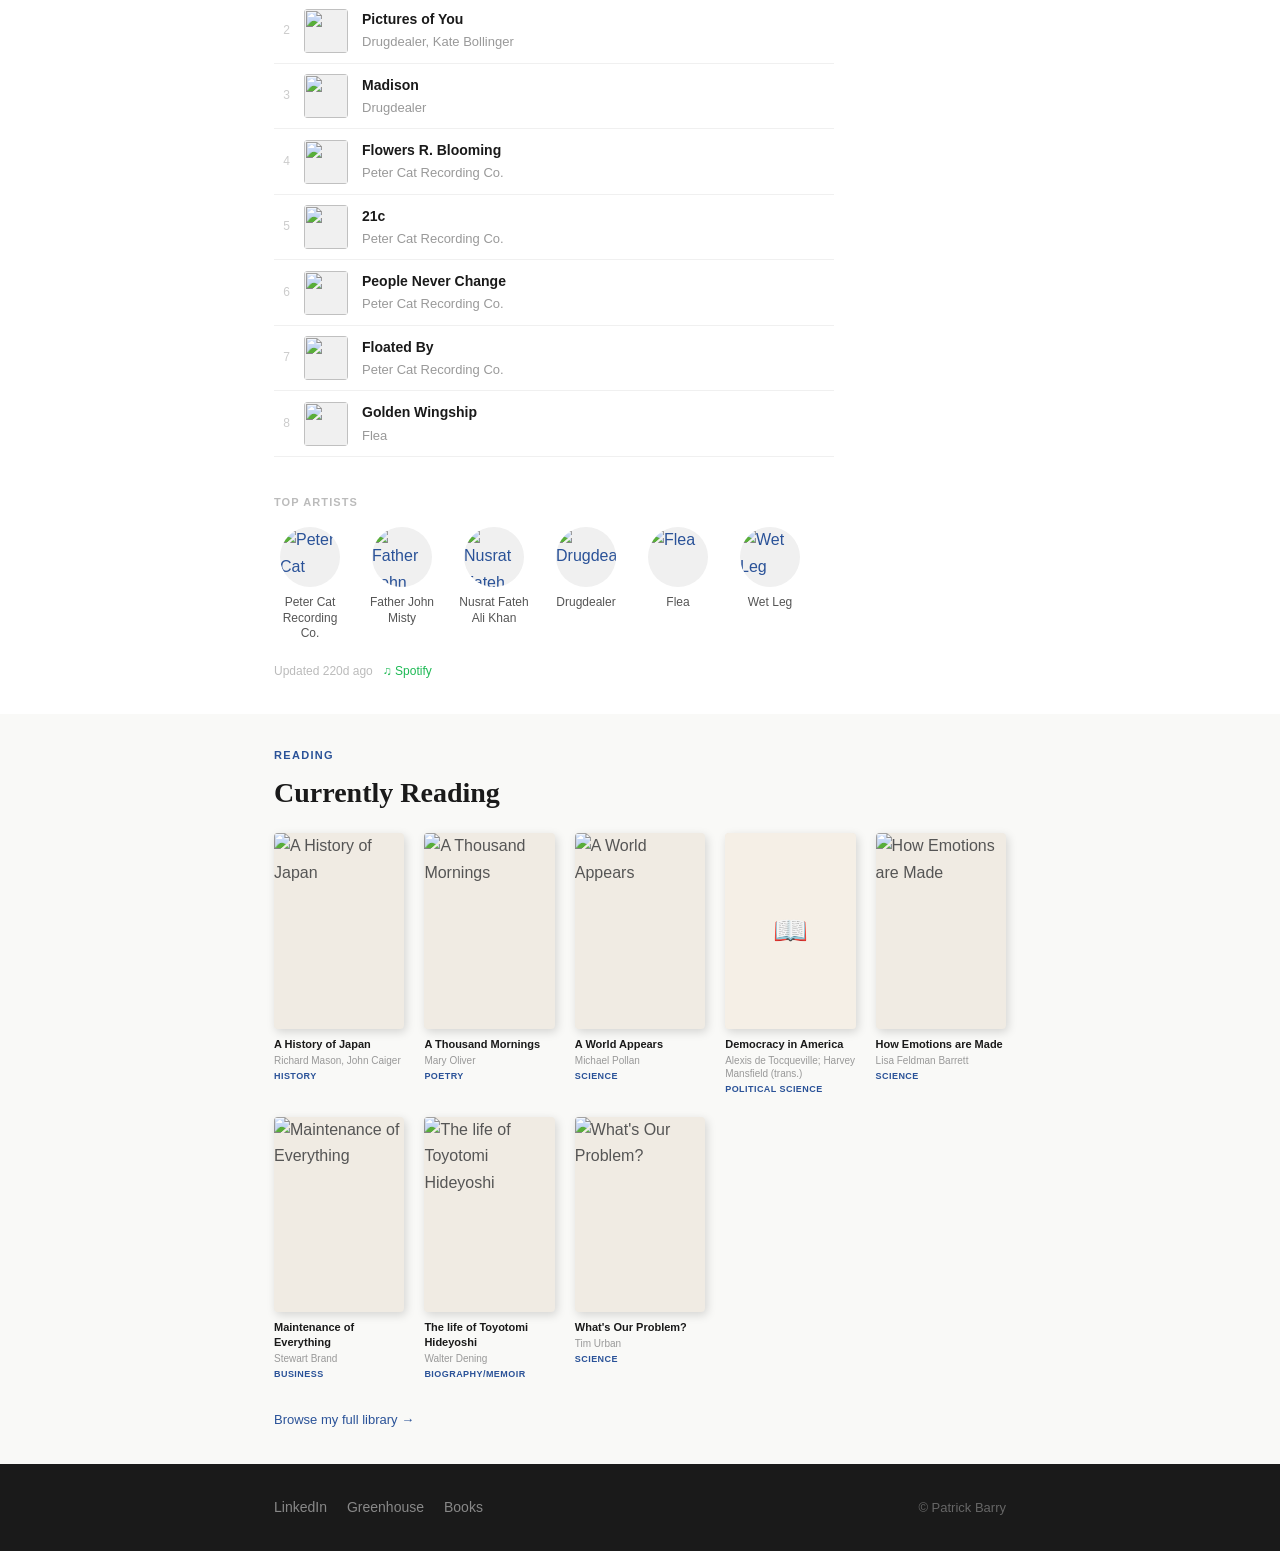
==== commit be4da4be: "Add candle favicon in Trampier pen-and-ink style SVG with flame, cross-hatched candle body, wax drip" ====
--- a/index.html
+++ b/index.html
@@ -5,6 +5,7 @@
   <meta name="viewport" content="width=device-width, initial-scale=1.0" />
   <meta name="description" content="Patrick Barry — Operator, advisor, and startup coach. Director of Greenhouse at Orrick Tech Studio." />
   <title>Patrick Barry</title>
+  <link rel="icon" type="image/svg+xml" href="favicon.svg" />
   <link rel="stylesheet" href="css/styles.css" />
 </head>
 <body>
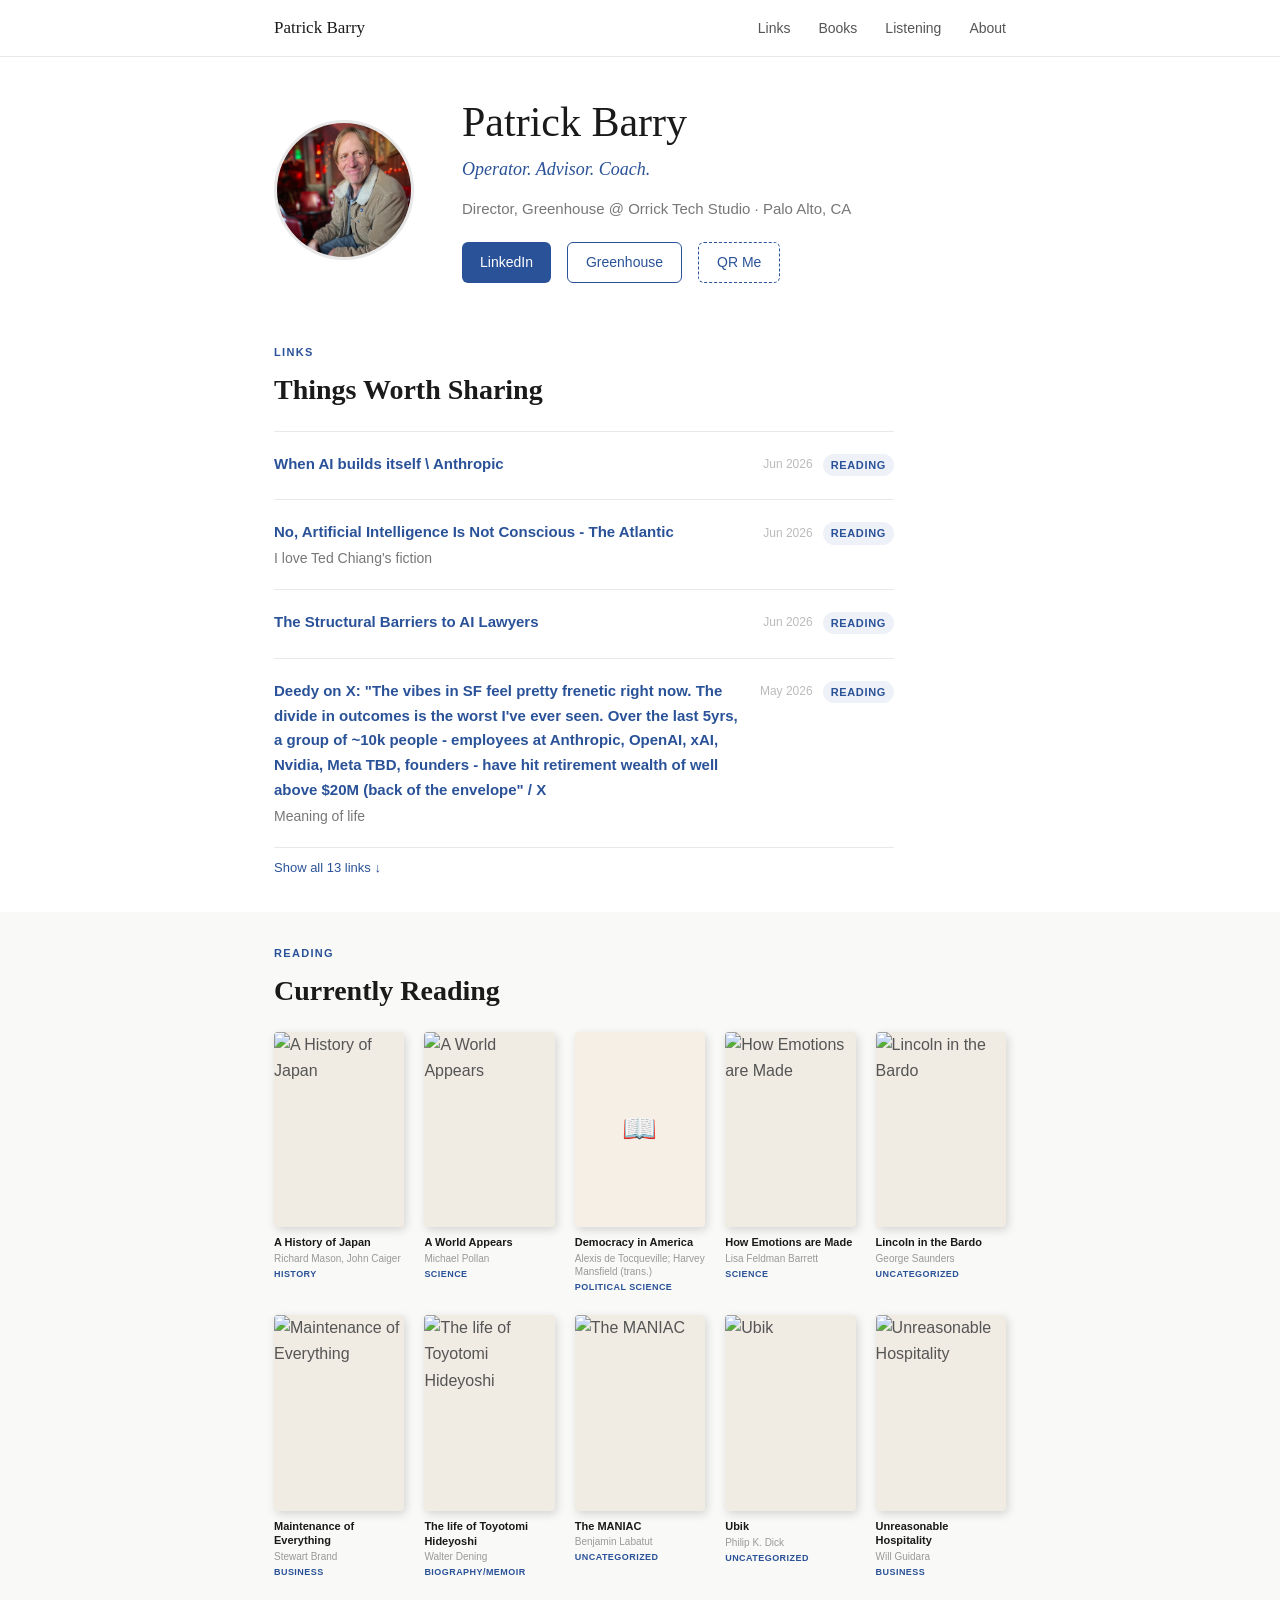
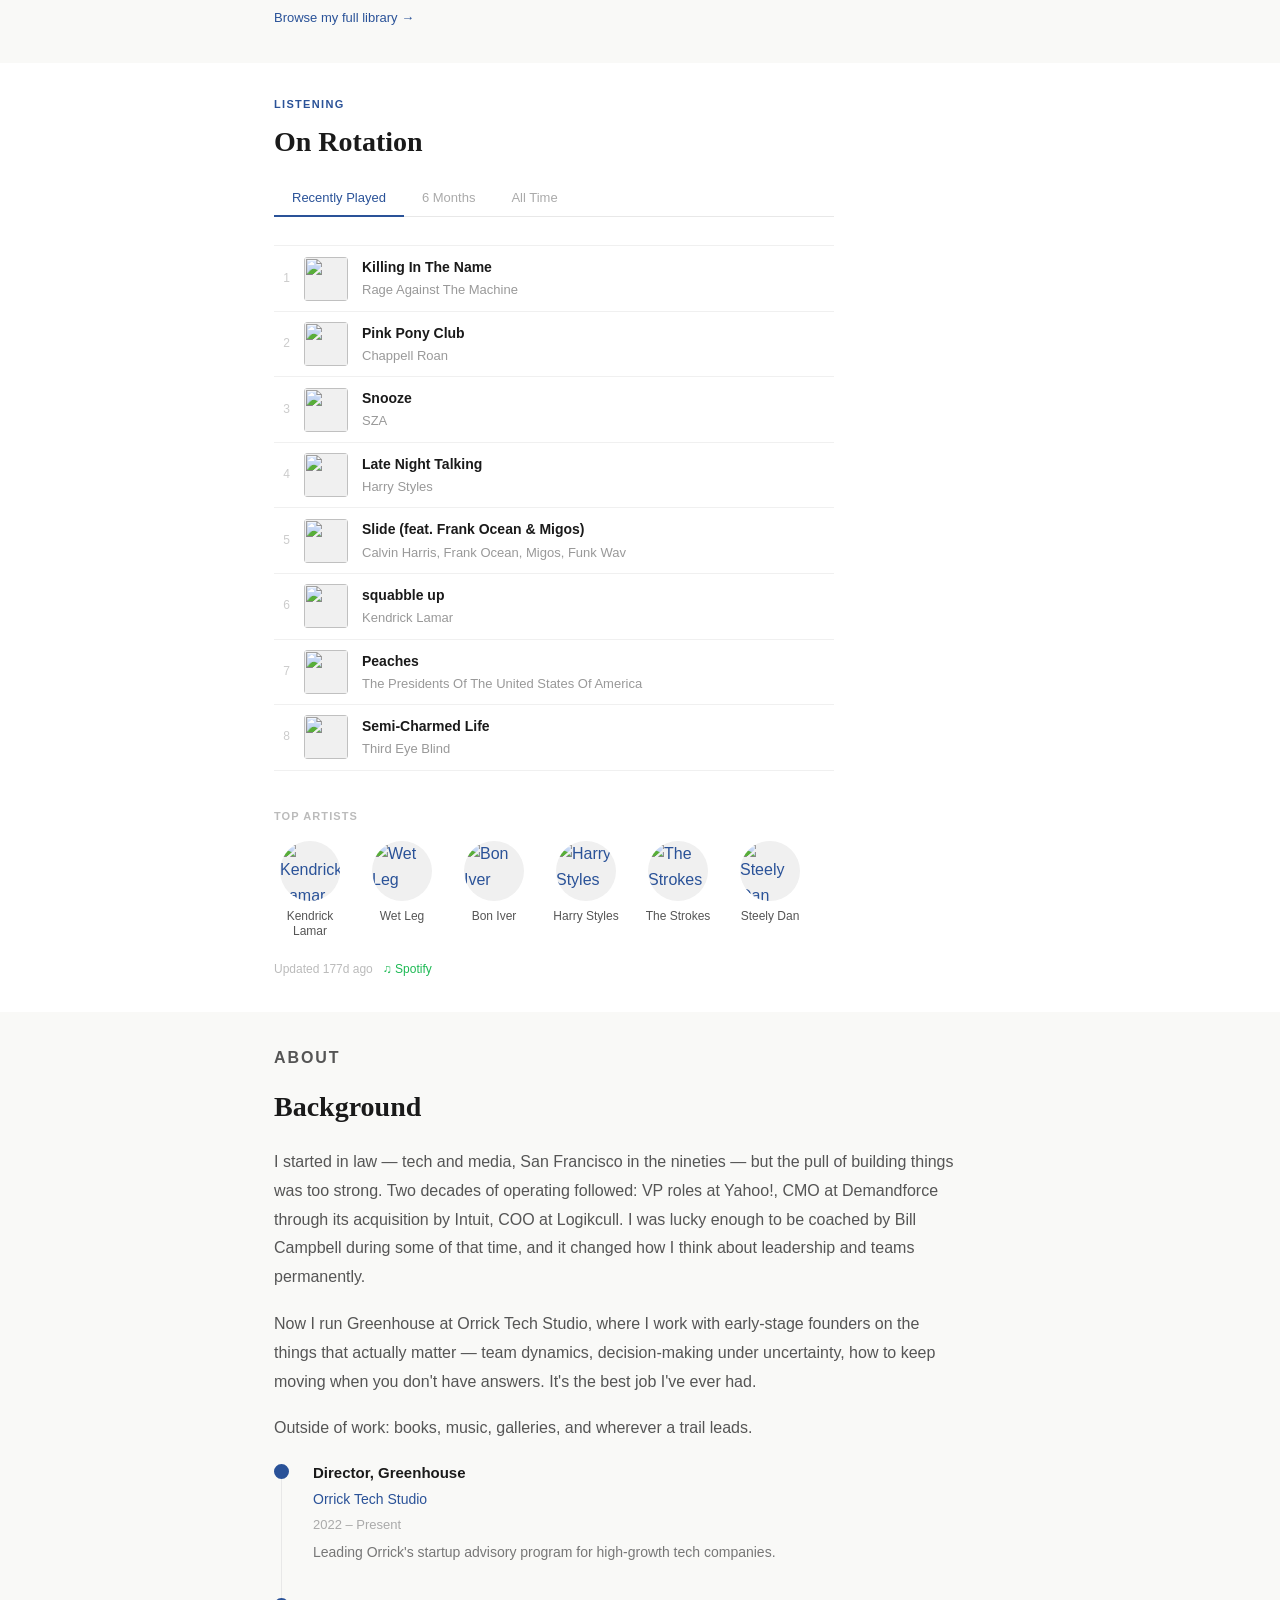
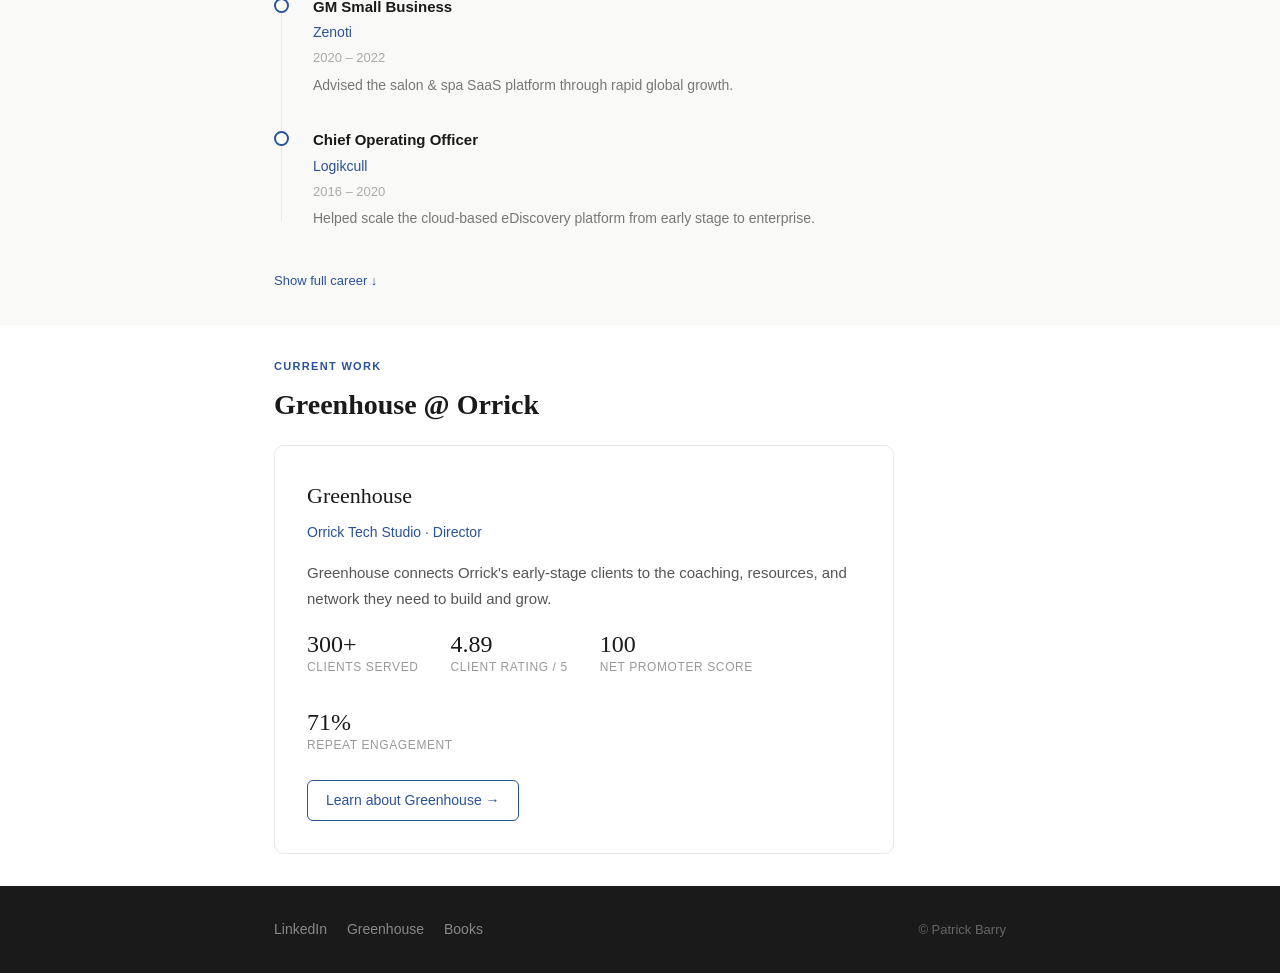
==== commit 6586492c: "Restructure site to be content-first; rewrite bio; update URLs - Reorder sections: Links → Books → L" ====
--- a/index.html
+++ b/index.html
@@ -15,11 +15,10 @@
     <div class="nav-inner">
       <a href="#hero" class="nav-name">Patrick Barry</a>
       <ul class="nav-links">
+        <li><a href="#links">Links</a></li>
+        <li><a href="#books">Books</a></li>
+        <li><a href="#listening">Listening</a></li>
         <li><a href="#about">About</a></li>
-        <li><a href="#work">Work</a></li>
-        <li><a href="#links">Links</a></li>
-        <li><a href="#listening">Listening</a></li>
-        <li><a href="#books">Books</a></li>
       </ul>
     </div>
   </nav>
@@ -49,6 +48,45 @@
     </div>
   </section>
 
+  <!-- ─── Links ────────────────────────────────────────────────────────────── -->
+  <section id="links">
+    <div class="container">
+      <p class="section-label">Links</p>
+      <h2 class="section-title">Things Worth Sharing</h2>
+      <div id="linksList">
+        <!-- Populated by js/app.js -->
+        <p class="links-empty">Loading…</p>
+      </div>
+    </div>
+  </section>
+
+  <!-- ─── Books ────────────────────────────────────────────────────────────── -->
+  <section id="books">
+    <div class="container">
+      <p class="section-label">Reading</p>
+      <h2 class="section-title">Currently Reading</h2>
+
+      <div id="booksList" class="books-grid">
+        <!-- populated by app.js -->
+      </div>
+
+      <a class="books-library-link" href="https://bookish.patrickrbarry.com" target="_blank" rel="noopener noreferrer">
+        Browse my full library →
+      </a>
+    </div>
+  </section>
+
+  <!-- ─── Listening ───────────────────────────────────────────────────────── -->
+  <section id="listening">
+    <div class="container">
+      <p class="section-label">Listening</p>
+      <h2 class="section-title">On Rotation</h2>
+      <div id="spotifyData">
+        <p class="spotify-loading">Loading…</p>
+      </div>
+    </div>
+  </section>
+
   <!-- ─── About ───────────────────────────────────────────────────────────── -->
   <section id="about">
     <div class="container">
@@ -56,65 +94,20 @@
       <h2 class="section-title">Background</h2>
 
       <p>
-        I started my career as a tech and media lawyer, but I was always drawn to the operating side
-        of the business. After more than two decades as an executive at companies like Yahoo!, Demandforce,
-        Intuit, Logikcull, and Zenoti — spanning roles as VP, CMO, and COO — I came back to the law firm
-        world to build something different.
+        I started in law — tech and media, San Francisco in the nineties — but the pull of building
+        things was too strong. Two decades of operating followed: VP roles at Yahoo!, CMO at
+        Demandforce through its acquisition by Intuit, COO at Logikcull. I was lucky enough to be
+        coached by Bill Campbell during some of that time, and it changed how I think about
+        leadership and teams permanently.
       </p>
       <p>
-        I was fortunate to be mentored by Bill Campbell, whose lessons about leadership, team-building,
-        and the power of coaching shape how I work every day. My belief is simple: the best startup teams
-        are the right kind of crazy, and their passion and belief is exhilarating.
+        Now I run Greenhouse at Orrick Tech Studio, where I work with early-stage founders on the
+        things that actually matter — team dynamics, decision-making under uncertainty, how to keep
+        moving when you don't have answers. It's the best job I've ever had.
       </p>
       <p>
-        Outside of work I spend time in nature, visiting galleries, and reading widely — fiction,
-        nonfiction, and everything in between.
+        Outside of work: books, music, galleries, and wherever a trail leads.
       </p>
-    </div>
-  </section>
-
-  <!-- ─── Current Work ─────────────────────────────────────────────────────── -->
-  <section id="work">
-    <div class="container">
-      <p class="section-label">Current Work</p>
-      <h2 class="section-title">Greenhouse @ Orrick</h2>
-
-      <div class="work-card">
-        <p class="work-card-title">Greenhouse</p>
-        <p class="work-card-subtitle">Orrick Tech Studio · Director</p>
-        <p class="work-card-body">
-          Orrick Greenhouse is a founder coaching and advisory program connecting Orrick's early-stage clients to the knowledge, resources, and human network they need to thrive.
-        </p>
-        <div class="work-stats">
-          <div class="stat">
-            <div class="stat-number">300+</div>
-            <div class="stat-label">Clients served</div>
-          </div>
-          <div class="stat">
-            <div class="stat-number">4.89</div>
-            <div class="stat-label">Client rating / 5</div>
-          </div>
-          <div class="stat">
-            <div class="stat-number">100</div>
-            <div class="stat-label">Net Promoter Score</div>
-          </div>
-          <div class="stat">
-            <div class="stat-number">71%</div>
-            <div class="stat-label">Repeat engagement</div>
-          </div>
-        </div>
-        <a class="btn btn-outline" href="https://www.orrick.com/en/tech-studio/greenhouse" target="_blank" rel="noopener noreferrer">
-          Learn about Greenhouse →
-        </a>
-      </div>
-    </div>
-  </section>
-
-  <!-- ─── Career ───────────────────────────────────────────────────────────── -->
-  <section id="career">
-    <div class="container">
-      <p class="section-label">Career</p>
-      <h2 class="section-title">Timeline</h2>
 
       <div class="timeline timeline-collapsed" id="careerTimeline">
 
@@ -193,47 +186,46 @@
 
       </div>
       <button class="timeline-toggle" id="timelineToggle" onclick="toggleTimeline()">
-        Show full timeline ↓
+        Show full career ↓
       </button>
-    </div>
-  </section>
-
-  <!-- ─── Links ────────────────────────────────────────────────────────────── -->
-  <section id="links">
-    <div class="container">
-      <p class="section-label">Links</p>
-      <h2 class="section-title">Things Worth Sharing</h2>
-      <div id="linksList">
-        <!-- Populated by js/app.js -->
-        <p class="links-empty">Loading…</p>
-      </div>
-    </div>
-  </section>
-
-  <!-- ─── Listening ───────────────────────────────────────────────────────── -->
-  <section id="listening">
-    <div class="container">
-      <p class="section-label">Listening</p>
-      <h2 class="section-title">On Rotation</h2>
-      <div id="spotifyData">
-        <p class="spotify-loading">Loading…</p>
-      </div>
-    </div>
-  </section>
-
-  <!-- ─── Books ────────────────────────────────────────────────────────────── -->
-  <section id="books">
-    <div class="container">
-      <p class="section-label">Reading</p>
-      <h2 class="section-title">Currently Reading</h2>
-
-      <div id="booksList" class="books-grid">
-        <!-- populated by app.js -->
-      </div>
-
-      <a class="books-library-link" href="https://bookish-public.netlify.app" target="_blank" rel="noopener noreferrer">
-        Browse my full library →
-      </a>
+
+    </div>
+  </section>
+
+  <!-- ─── Greenhouse ───────────────────────────────────────────────────────── -->
+  <section id="work">
+    <div class="container">
+      <p class="section-label">Current Work</p>
+      <h2 class="section-title">Greenhouse @ Orrick</h2>
+
+      <div class="work-card">
+        <p class="work-card-title">Greenhouse</p>
+        <p class="work-card-subtitle">Orrick Tech Studio · Director</p>
+        <p class="work-card-body">
+          Greenhouse connects Orrick's early-stage clients to the coaching, resources, and network they need to build and grow.
+        </p>
+        <div class="work-stats">
+          <div class="stat">
+            <div class="stat-number">300+</div>
+            <div class="stat-label">Clients served</div>
+          </div>
+          <div class="stat">
+            <div class="stat-number">4.89</div>
+            <div class="stat-label">Client rating / 5</div>
+          </div>
+          <div class="stat">
+            <div class="stat-number">100</div>
+            <div class="stat-label">Net Promoter Score</div>
+          </div>
+          <div class="stat">
+            <div class="stat-number">71%</div>
+            <div class="stat-label">Repeat engagement</div>
+          </div>
+        </div>
+        <a class="btn btn-outline" href="https://www.orrick.com/en/tech-studio/greenhouse" target="_blank" rel="noopener noreferrer">
+          Learn about Greenhouse →
+        </a>
+      </div>
     </div>
   </section>
 
@@ -243,7 +235,7 @@
       <div class="footer-links">
         <a href="https://www.linkedin.com/in/patrickrbarry/" target="_blank" rel="noopener noreferrer">LinkedIn</a>
         <a href="https://www.orrick.com/en/tech-studio/greenhouse" target="_blank" rel="noopener noreferrer">Greenhouse</a>
-        <a href="https://bookish-public.netlify.app" target="_blank" rel="noopener noreferrer">Books</a>
+        <a href="https://bookish.patrickrbarry.com" target="_blank" rel="noopener noreferrer">Books</a>
       </div>
       <p class="footer-copy">© Patrick Barry</p>
     </div>
@@ -254,7 +246,7 @@
     <div class="qr-modal">
       <button class="qr-close" id="qrClose" aria-label="Close">✕</button>
       <div id="qrCanvas"></div>
-      <p class="qr-label">patrickbarry.netlify.app</p>
+      <p class="qr-label">patrickrbarry.com</p>
     </div>
   </div>
 
--- a/css/styles.css
+++ b/css/styles.css
@@ -442,6 +442,25 @@
 }
 
 /* ─── Links ─────────────────────────────────────────────────────────────────── */
+
+.links-collapsed .link-item:nth-child(n+5) {
+  display: none;
+}
+
+.links-toggle {
+  background: none;
+  border: none;
+  padding: 12px 0 0;
+  font-size: 13px;
+  color: #2a5298;
+  cursor: pointer;
+  font-family: -apple-system, BlinkMacSystemFont, 'Segoe UI', Helvetica, Arial, sans-serif;
+  font-weight: 500;
+}
+
+.links-toggle:hover {
+  text-decoration: underline;
+}
 
 .links-list {
   display: flex;
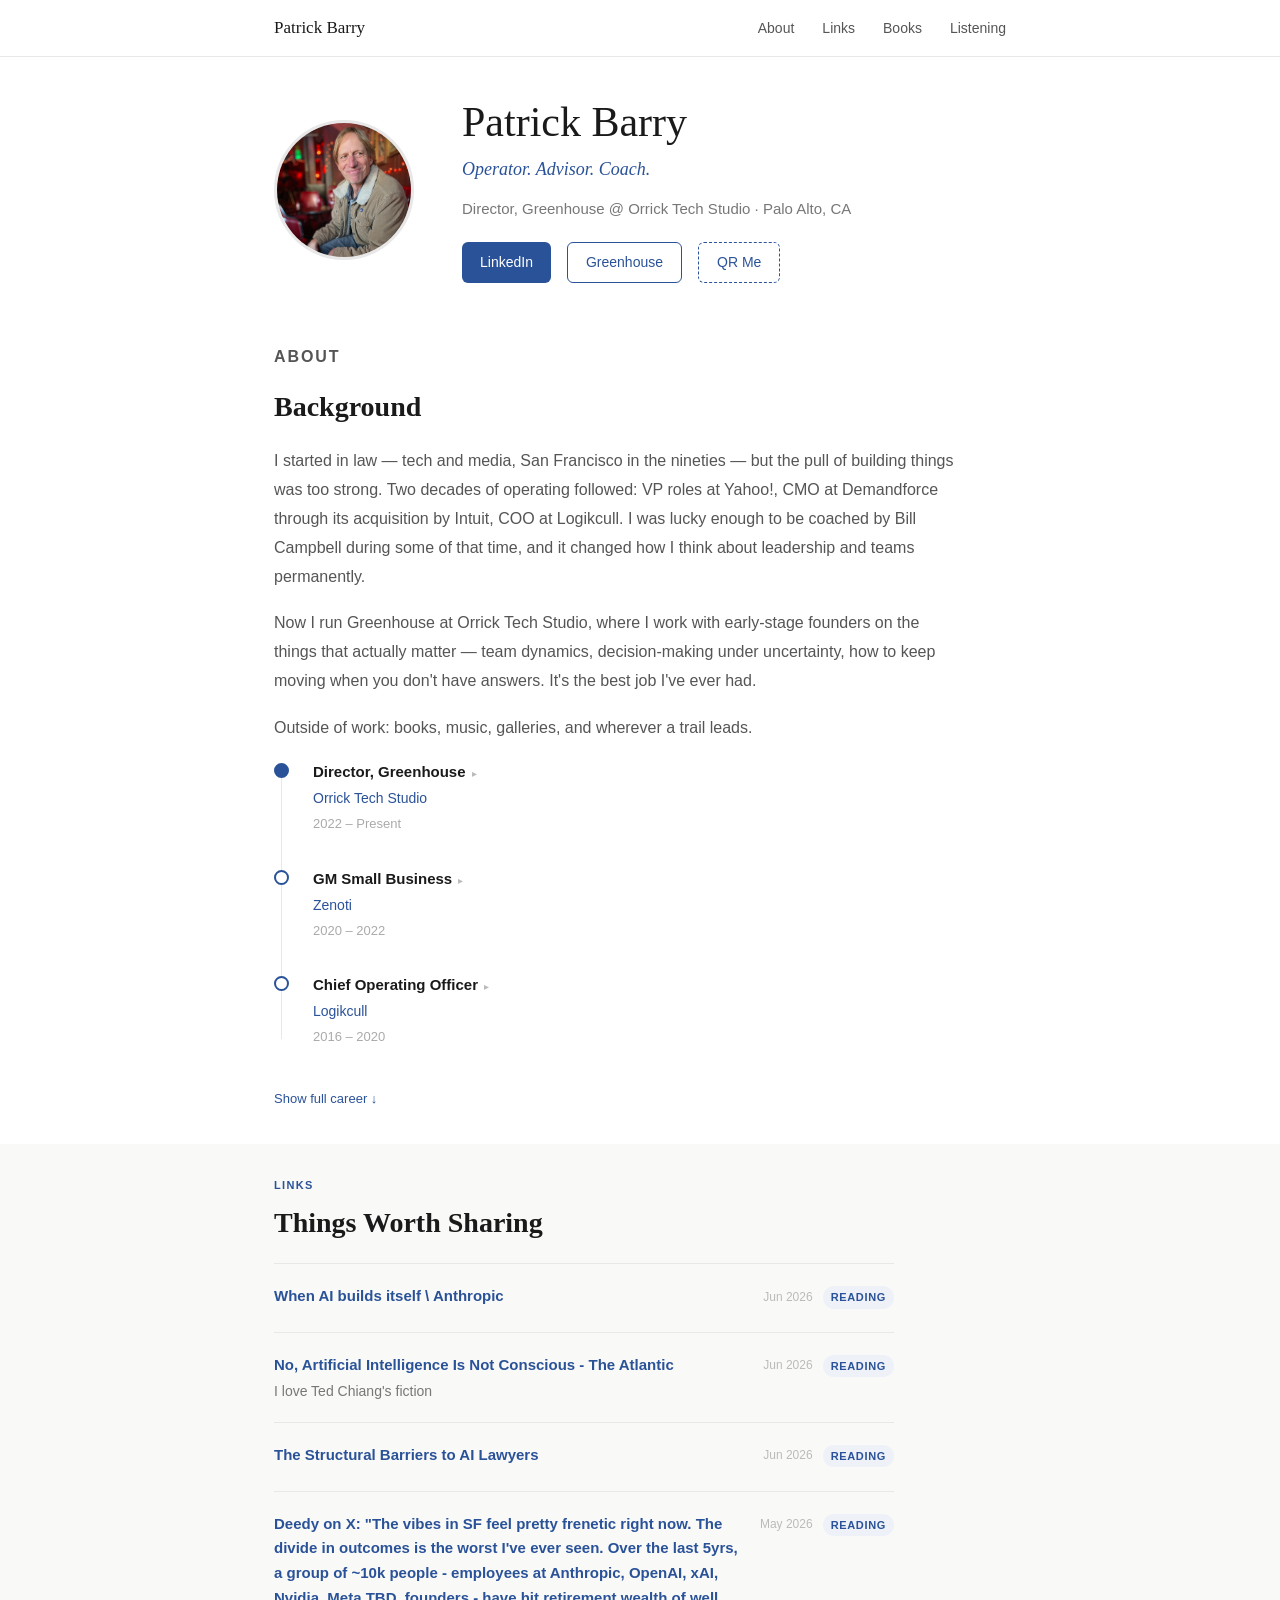
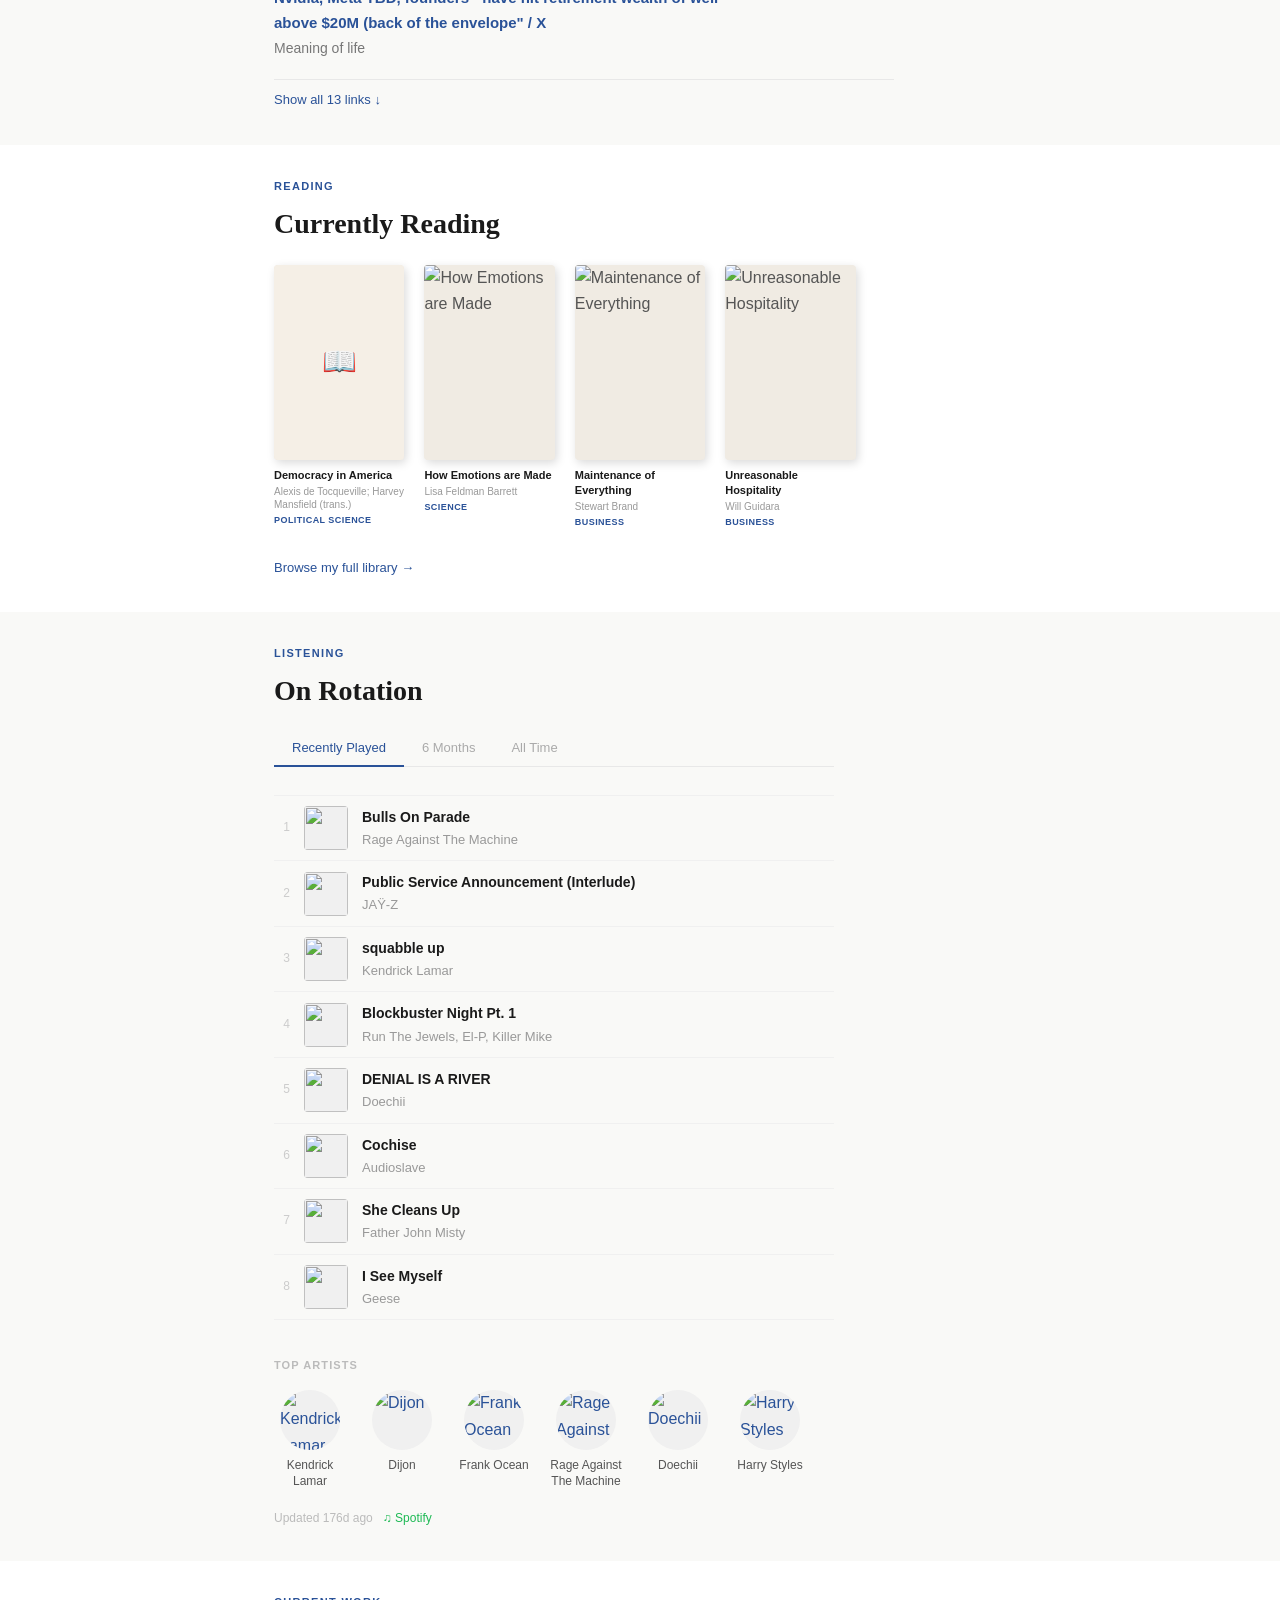
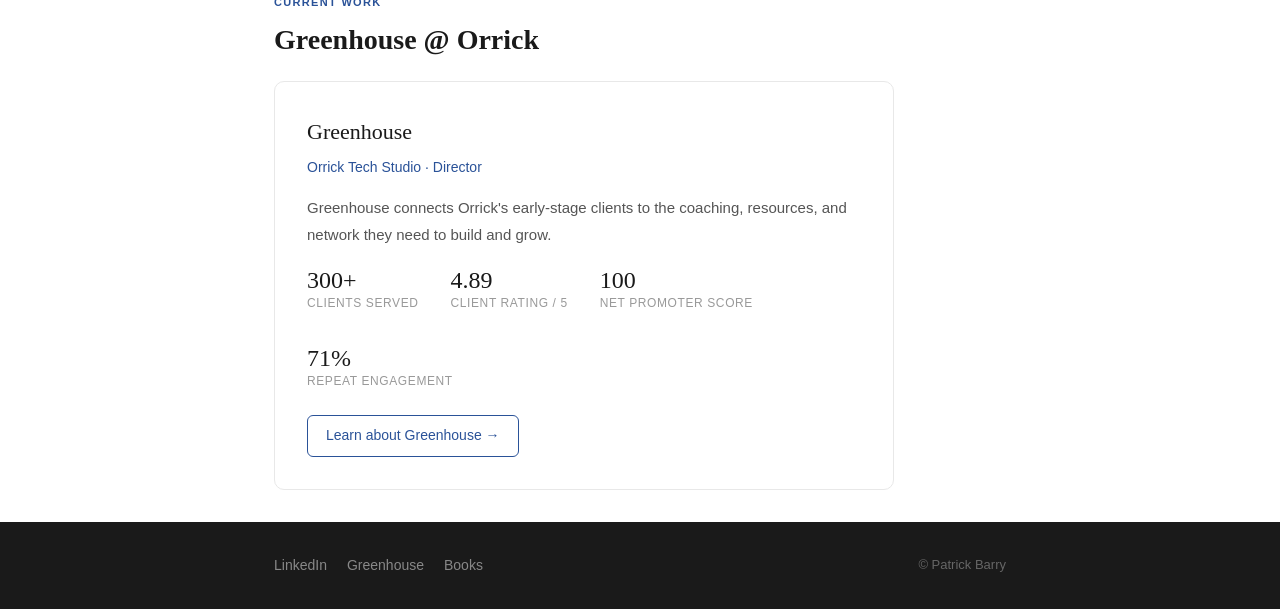
==== commit c8423c22: "Move About to top; expandable timeline items; add education + VLG - About/Background section now fir" ====
--- a/index.html
+++ b/index.html
@@ -15,10 +15,10 @@
     <div class="nav-inner">
       <a href="#hero" class="nav-name">Patrick Barry</a>
       <ul class="nav-links">
+        <li><a href="#about">About</a></li>
         <li><a href="#links">Links</a></li>
         <li><a href="#books">Books</a></li>
         <li><a href="#listening">Listening</a></li>
-        <li><a href="#about">About</a></li>
       </ul>
     </div>
   </nav>
@@ -48,45 +48,6 @@
     </div>
   </section>
 
-  <!-- ─── Links ────────────────────────────────────────────────────────────── -->
-  <section id="links">
-    <div class="container">
-      <p class="section-label">Links</p>
-      <h2 class="section-title">Things Worth Sharing</h2>
-      <div id="linksList">
-        <!-- Populated by js/app.js -->
-        <p class="links-empty">Loading…</p>
-      </div>
-    </div>
-  </section>
-
-  <!-- ─── Books ────────────────────────────────────────────────────────────── -->
-  <section id="books">
-    <div class="container">
-      <p class="section-label">Reading</p>
-      <h2 class="section-title">Currently Reading</h2>
-
-      <div id="booksList" class="books-grid">
-        <!-- populated by app.js -->
-      </div>
-
-      <a class="books-library-link" href="https://bookish.patrickrbarry.com" target="_blank" rel="noopener noreferrer">
-        Browse my full library →
-      </a>
-    </div>
-  </section>
-
-  <!-- ─── Listening ───────────────────────────────────────────────────────── -->
-  <section id="listening">
-    <div class="container">
-      <p class="section-label">Listening</p>
-      <h2 class="section-title">On Rotation</h2>
-      <div id="spotifyData">
-        <p class="spotify-loading">Loading…</p>
-      </div>
-    </div>
-  </section>
-
   <!-- ─── About ───────────────────────────────────────────────────────────── -->
   <section id="about">
     <div class="container">
@@ -111,75 +72,154 @@
 
       <div class="timeline timeline-collapsed" id="careerTimeline">
 
-        <div class="timeline-item">
+        <div class="timeline-item" onclick="toggleTimelineItem(this)">
           <div class="timeline-dot current"></div>
           <div class="timeline-content">
-            <div class="timeline-role">Director, Greenhouse</div>
+            <div class="timeline-header">
+              <span class="timeline-role">Director, Greenhouse</span>
+              <span class="timeline-arrow">▸</span>
+            </div>
             <div class="timeline-company">Orrick Tech Studio</div>
             <div class="timeline-period">2022 – Present</div>
-            <div class="timeline-note">Leading Orrick's startup advisory program for high-growth tech companies.</div>
-          </div>
-        </div>
-
-        <div class="timeline-item">
-          <div class="timeline-dot"></div>
-          <div class="timeline-content">
-            <div class="timeline-role">GM Small Business</div>
+            <div class="timeline-detail">
+              <div class="timeline-note">Greenhouse is Orrick's founder coaching and advisory program for high-growth tech companies. Working one-on-one with early-stage founders on team dynamics, strategy, and the art of building under uncertainty.</div>
+            </div>
+          </div>
+        </div>
+
+        <div class="timeline-item" onclick="toggleTimelineItem(this)">
+          <div class="timeline-dot"></div>
+          <div class="timeline-content">
+            <div class="timeline-header">
+              <span class="timeline-role">GM Small Business</span>
+              <span class="timeline-arrow">▸</span>
+            </div>
             <div class="timeline-company">Zenoti</div>
             <div class="timeline-period">2020 – 2022</div>
-            <div class="timeline-note">Advised the salon &amp; spa SaaS platform through rapid global growth.</div>
-          </div>
-        </div>
-
-        <div class="timeline-item">
-          <div class="timeline-dot"></div>
-          <div class="timeline-content">
-            <div class="timeline-role">Chief Operating Officer</div>
+            <div class="timeline-detail">
+              <div class="timeline-note">Joined the salon &amp; spa SaaS platform as it was scaling globally. Led the small business segment, building product-market fit and go-to-market motion for independent operators.</div>
+            </div>
+          </div>
+        </div>
+
+        <div class="timeline-item" onclick="toggleTimelineItem(this)">
+          <div class="timeline-dot"></div>
+          <div class="timeline-content">
+            <div class="timeline-header">
+              <span class="timeline-role">Chief Operating Officer</span>
+              <span class="timeline-arrow">▸</span>
+            </div>
             <div class="timeline-company">Logikcull</div>
             <div class="timeline-period">2016 – 2020</div>
-            <div class="timeline-note">Helped scale the cloud-based eDiscovery platform from early stage to enterprise.</div>
-          </div>
-        </div>
-
-        <div class="timeline-item">
-          <div class="timeline-dot"></div>
-          <div class="timeline-content">
-            <div class="timeline-role">Vice President</div>
+            <div class="timeline-detail">
+              <div class="timeline-note">Scaled the cloud-based eDiscovery platform from early stage to enterprise, building out go-to-market, operations, and the leadership team. One of the most rewarding operating experiences of my career.</div>
+            </div>
+          </div>
+        </div>
+
+        <div class="timeline-item" onclick="toggleTimelineItem(this)">
+          <div class="timeline-dot"></div>
+          <div class="timeline-content">
+            <div class="timeline-header">
+              <span class="timeline-role">Vice President</span>
+              <span class="timeline-arrow">▸</span>
+            </div>
             <div class="timeline-company">Intuit</div>
             <div class="timeline-period">2012 – 2016</div>
-            <div class="timeline-note">Joined via Demandforce acquisition; led business unit through integration and growth.</div>
-          </div>
-        </div>
-
-        <div class="timeline-item">
-          <div class="timeline-dot"></div>
-          <div class="timeline-content">
-            <div class="timeline-role">Chief Marketing Officer</div>
+            <div class="timeline-detail">
+              <div class="timeline-note">Joined via the Demandforce acquisition. Led the business unit through integration into Intuit's SMB platform, navigating the complexities of a large-company environment while preserving startup momentum.</div>
+            </div>
+          </div>
+        </div>
+
+        <div class="timeline-item" onclick="toggleTimelineItem(this)">
+          <div class="timeline-dot"></div>
+          <div class="timeline-content">
+            <div class="timeline-header">
+              <span class="timeline-role">Chief Marketing Officer</span>
+              <span class="timeline-arrow">▸</span>
+            </div>
             <div class="timeline-company">Demandforce</div>
             <div class="timeline-period">2009 – 2012</div>
-            <div class="timeline-note">Led marketing at the SMB SaaS company through its $400M acquisition by Intuit.</div>
-          </div>
-        </div>
-
-        <div class="timeline-item">
-          <div class="timeline-dot"></div>
-          <div class="timeline-content">
-            <div class="timeline-role">Vice President</div>
+            <div class="timeline-detail">
+              <div class="timeline-note">Led marketing at the SMB SaaS company from growth stage through its $423M acquisition by Intuit in 2012 — one of the largest SMB software acquisitions of its time.</div>
+            </div>
+          </div>
+        </div>
+
+        <div class="timeline-item" onclick="toggleTimelineItem(this)">
+          <div class="timeline-dot"></div>
+          <div class="timeline-content">
+            <div class="timeline-header">
+              <span class="timeline-role">Vice President</span>
+              <span class="timeline-arrow">▸</span>
+            </div>
             <div class="timeline-company">Yahoo!</div>
             <div class="timeline-period">2000 – 2009</div>
-            <div class="timeline-note">Held multiple VP roles across a decade of growth and transformation at Yahoo.</div>
-          </div>
-        </div>
-
-        <div class="timeline-item">
-          <div class="timeline-dot"></div>
-          <div class="timeline-content">
-            <div class="timeline-role">Technology &amp; Media Attorney</div>
-            <div class="timeline-company">Private Practice</div>
+            <div class="timeline-detail">
+              <div class="timeline-note">Spent nearly a decade at Yahoo through its years of explosive growth and transformation. Held multiple VP roles spanning media, content, and business operations — a front-row seat to the early internet era.</div>
+            </div>
+          </div>
+        </div>
+
+        <div class="timeline-item" onclick="toggleTimelineItem(this)">
+          <div class="timeline-dot"></div>
+          <div class="timeline-content">
+            <div class="timeline-header">
+              <span class="timeline-role">Technology &amp; Media Attorney</span>
+              <span class="timeline-arrow">▸</span>
+            </div>
+            <div class="timeline-company">Venture Law Group</div>
             <div class="timeline-period">1994 – 2000</div>
-            <div class="timeline-note">
-              Began as a tech and media lawyer after earning a J.D. from UC College of the Law,
-              San Francisco (class of '94), and a B.A. in Philosophy from Columbia University (1990).
+            <div class="timeline-detail">
+              <div class="timeline-note">Started my career at Venture Law Group — one of the most influential startup law firms of the era, whose alumni and clients shaped Silicon Valley in the nineties. Worked on tech and media transactions as the internet was being invented around us.</div>
+            </div>
+          </div>
+        </div>
+
+        <div class="timeline-divider">Education</div>
+
+        <div class="timeline-item" onclick="toggleTimelineItem(this)">
+          <div class="timeline-dot timeline-dot-edu"></div>
+          <div class="timeline-content">
+            <div class="timeline-header">
+              <span class="timeline-role">J.D.</span>
+              <span class="timeline-arrow">▸</span>
+            </div>
+            <div class="timeline-company">UC College of the Law, San Francisco (Hastings)</div>
+            <div class="timeline-period">1991 – 1994</div>
+            <div class="timeline-detail">
+              <div class="timeline-note">Earned my law degree from Hastings, then one of the premier law schools in California. Graduated in the class of '94 and headed straight to Venture Law Group.</div>
+            </div>
+          </div>
+        </div>
+
+        <div class="timeline-item" onclick="toggleTimelineItem(this)">
+          <div class="timeline-dot timeline-dot-edu"></div>
+          <div class="timeline-content">
+            <div class="timeline-header">
+              <span class="timeline-role">B.A., Philosophy</span>
+              <span class="timeline-arrow">▸</span>
+            </div>
+            <div class="timeline-company">Columbia University</div>
+            <div class="timeline-period">1986 – 1990</div>
+            <div class="timeline-detail">
+              <div class="timeline-note">Studied Philosophy at Columbia, which turned out to be unexpectedly useful for a career spent thinking about ambiguous problems with imperfect information.</div>
+            </div>
+          </div>
+        </div>
+
+        <div class="timeline-item" onclick="toggleTimelineItem(this)">
+          <div class="timeline-dot timeline-dot-edu"></div>
+          <div class="timeline-content">
+            <div class="timeline-header">
+              <span class="timeline-role">High School</span>
+              <span class="timeline-arrow">▸</span>
+            </div>
+            <div class="timeline-company">Palo Alto High School</div>
+            <div class="timeline-period">1982 – 1986</div>
+            <div class="timeline-detail">
+              <div class="timeline-note">Grew up in Palo Alto and attended Paly — long before it became synonymous with Silicon Valley. It's where I developed a love of ideas and a habit of asking too many questions.</div>
             </div>
           </div>
         </div>
@@ -189,6 +229,45 @@
         Show full career ↓
       </button>
 
+    </div>
+  </section>
+
+  <!-- ─── Links ────────────────────────────────────────────────────────────── -->
+  <section id="links">
+    <div class="container">
+      <p class="section-label">Links</p>
+      <h2 class="section-title">Things Worth Sharing</h2>
+      <div id="linksList">
+        <!-- Populated by js/app.js -->
+        <p class="links-empty">Loading…</p>
+      </div>
+    </div>
+  </section>
+
+  <!-- ─── Books ────────────────────────────────────────────────────────────── -->
+  <section id="books">
+    <div class="container">
+      <p class="section-label">Reading</p>
+      <h2 class="section-title">Currently Reading</h2>
+
+      <div id="booksList" class="books-grid">
+        <!-- populated by app.js -->
+      </div>
+
+      <a class="books-library-link" href="https://bookish.patrickrbarry.com" target="_blank" rel="noopener noreferrer">
+        Browse my full library →
+      </a>
+    </div>
+  </section>
+
+  <!-- ─── Listening ───────────────────────────────────────────────────────── -->
+  <section id="listening">
+    <div class="container">
+      <p class="section-label">Listening</p>
+      <h2 class="section-title">On Rotation</h2>
+      <div id="spotifyData">
+        <p class="spotify-loading">Loading…</p>
+      </div>
     </div>
   </section>
 
--- a/css/styles.css
+++ b/css/styles.css
@@ -396,11 +396,34 @@
   padding-top: 0;
 }
 
+.timeline-item {
+  cursor: pointer;
+}
+
+.timeline-header {
+  display: flex;
+  align-items: baseline;
+  gap: 6px;
+  margin-bottom: 2px;
+}
+
 .timeline-role {
   font-size: 15px;
   font-weight: 600;
   color: #1a1a1a;
-  margin-bottom: 2px;
+}
+
+.timeline-arrow {
+  font-size: 10px;
+  color: #bbb;
+  transition: transform 0.2s ease;
+  display: inline-block;
+  flex-shrink: 0;
+}
+
+.timeline-item.open .timeline-arrow {
+  transform: rotate(90deg);
+  color: #2a5298;
 }
 
 .timeline-company {
@@ -412,17 +435,46 @@
 .timeline-period {
   font-size: 13px;
   color: #aaa;
-  margin-bottom: 6px;
+  margin-bottom: 0;
+}
+
+.timeline-detail {
+  display: none;
+  margin-top: 8px;
+}
+
+.timeline-item.open .timeline-detail {
+  display: block;
 }
 
 .timeline-note {
   font-size: 14px;
   color: #777;
-  line-height: 1.5;
-}
-
-/* Collapsed state — hide items 4 and beyond */
+  line-height: 1.6;
+}
+
+/* Education section divider */
+.timeline-divider {
+  font-size: 11px;
+  font-weight: 600;
+  letter-spacing: 0.08em;
+  text-transform: uppercase;
+  color: #bbb;
+  margin: 8px 0 24px 39px;
+}
+
+/* Education dots — lighter style */
+.timeline-dot-edu {
+  background: #ffffff;
+  border-color: #bbb;
+}
+
+/* Collapsed state — hide career items 4+ and all education */
 .timeline-collapsed .timeline-item:nth-child(n+4) {
+  display: none;
+}
+
+.timeline-collapsed .timeline-divider {
   display: none;
 }
 
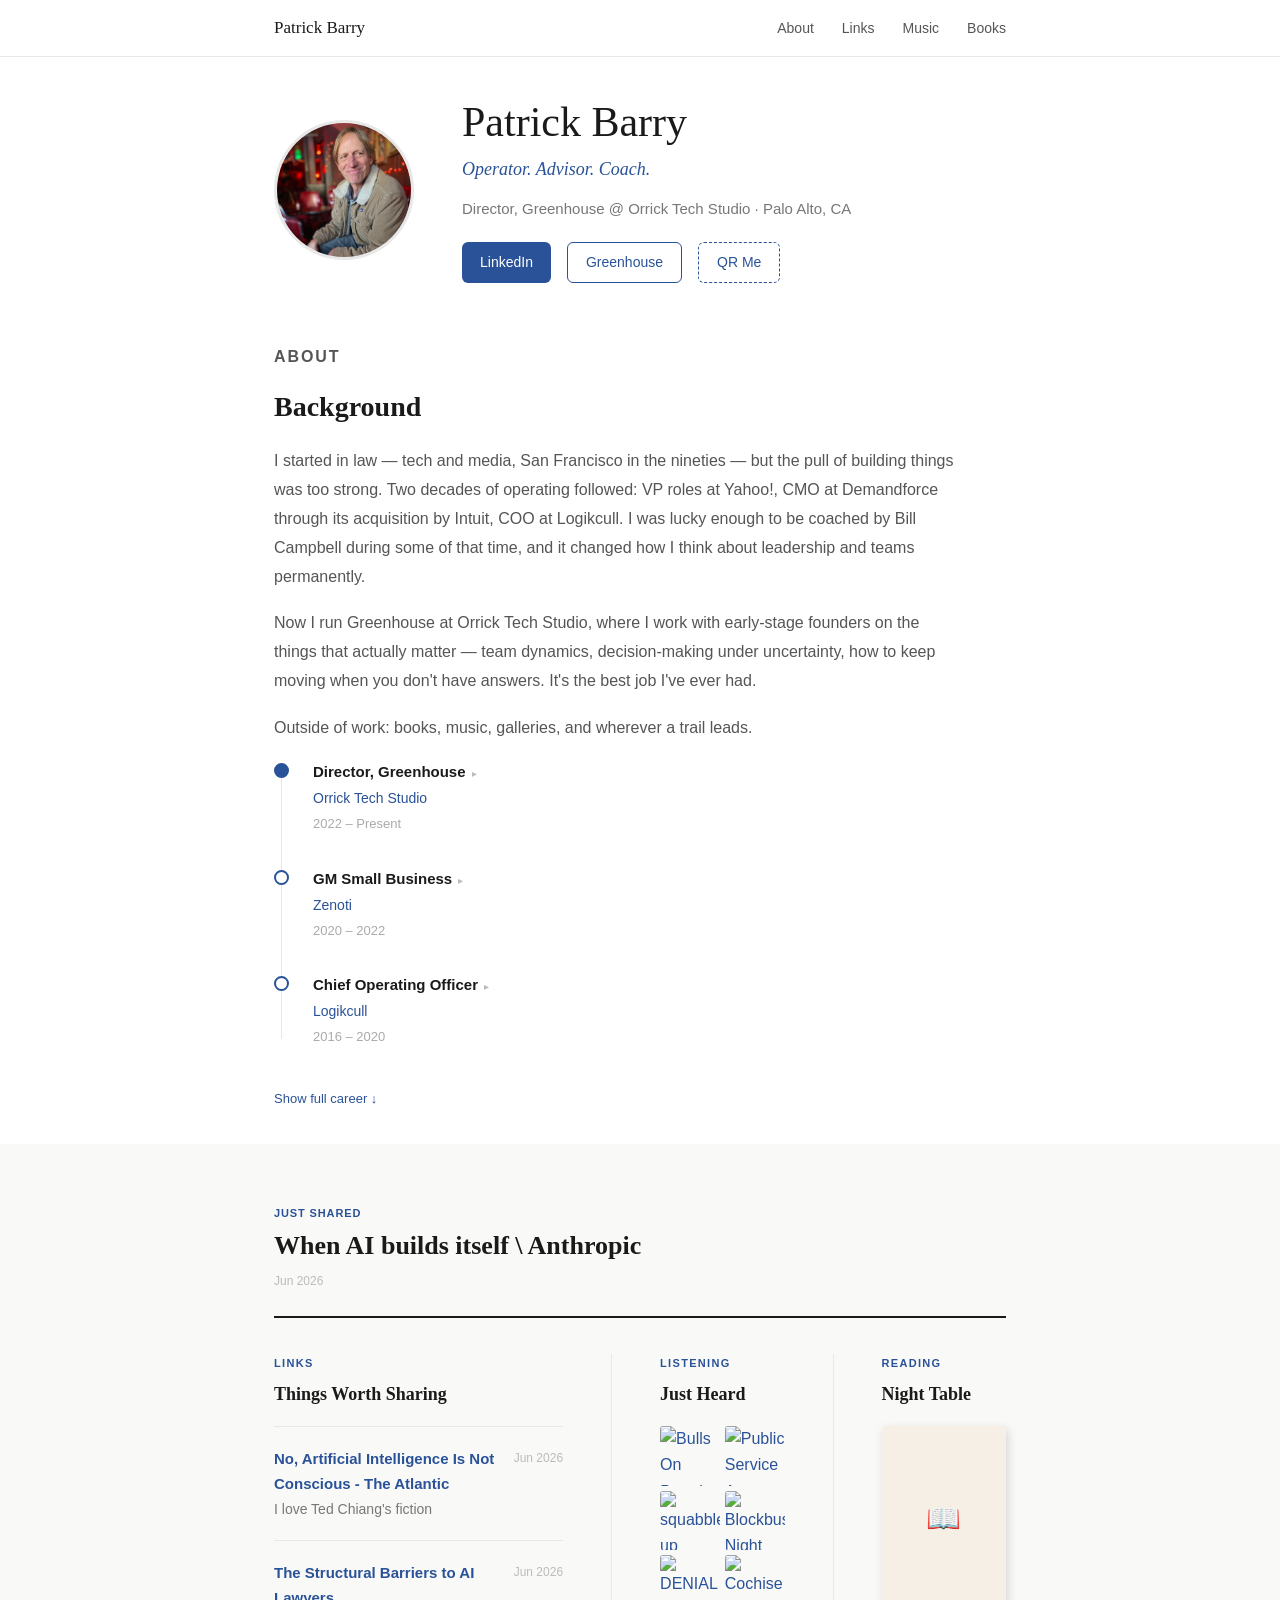
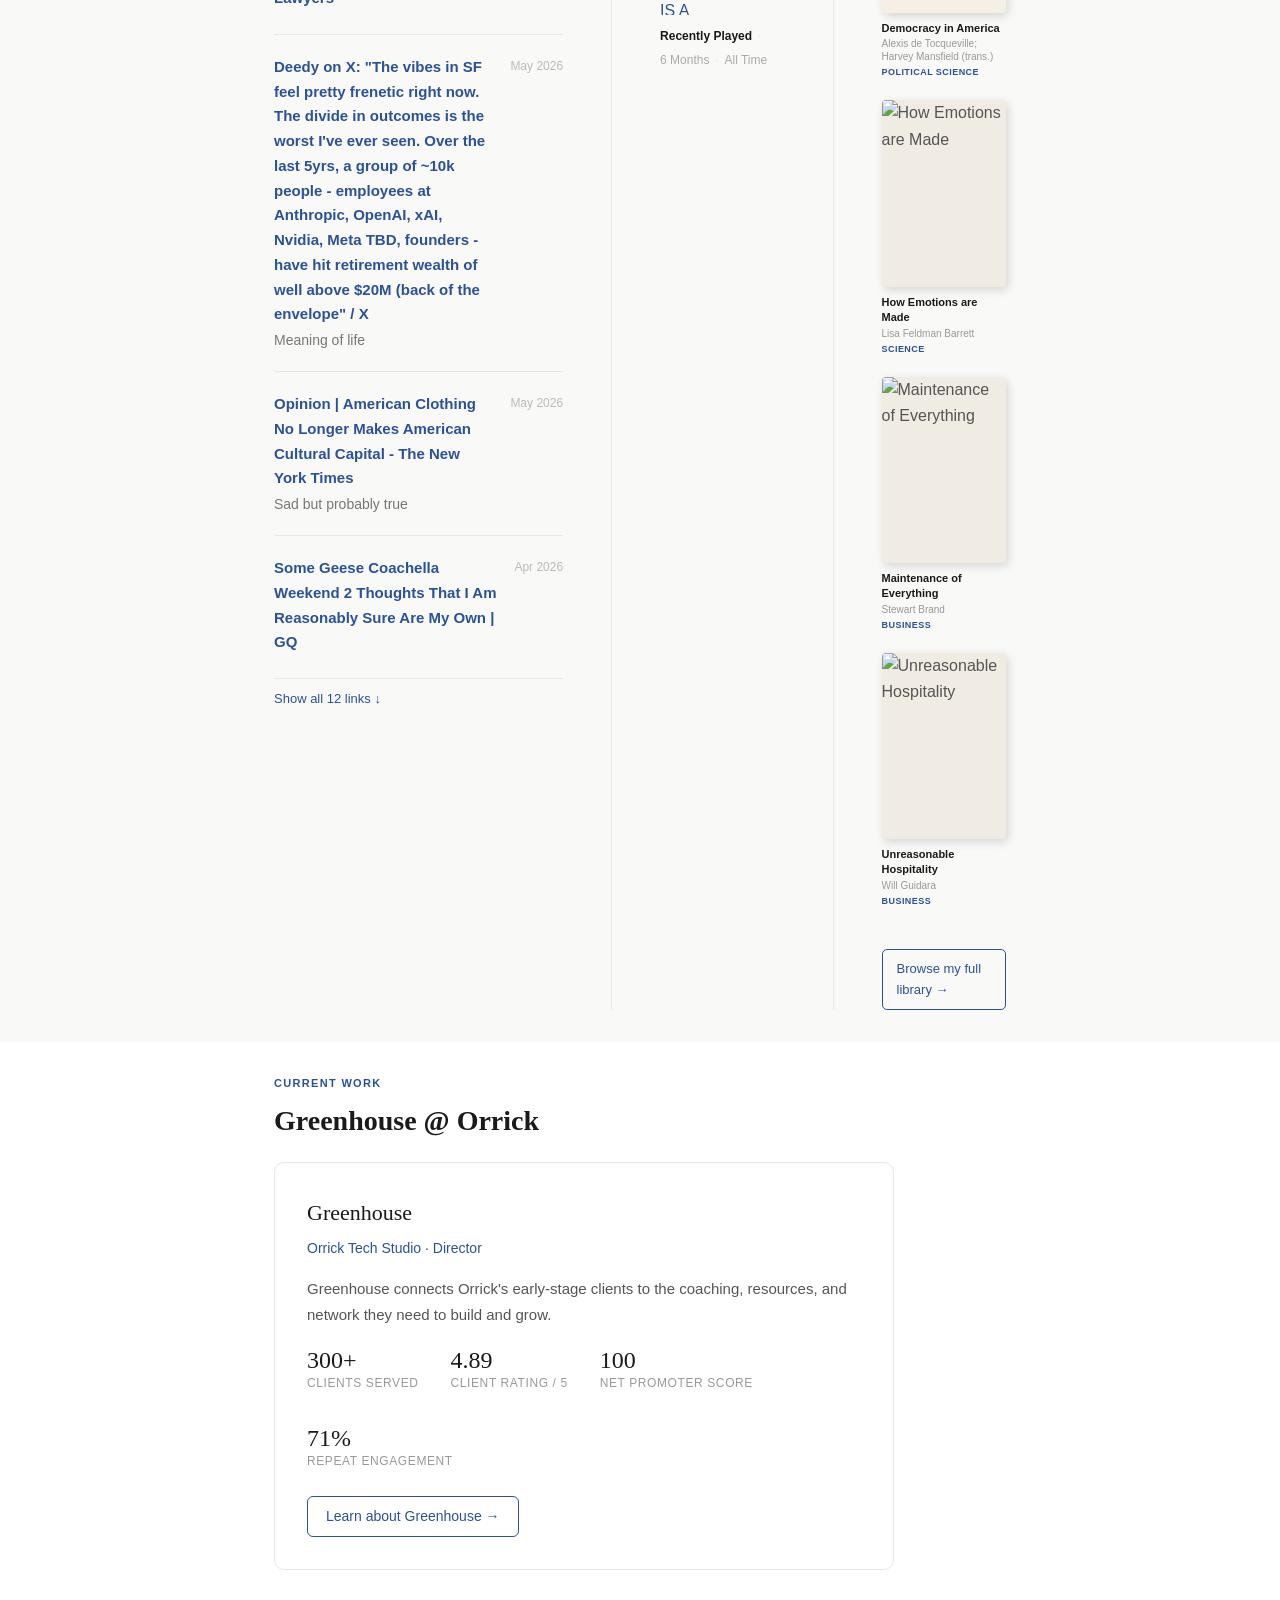
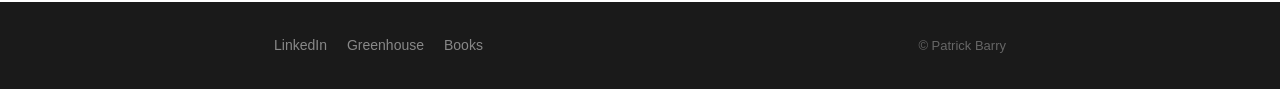
==== commit 99a53154: "Implement Option C editorial grid layout - Replace separate Links/Books/Listening sections with unif" ====
--- a/index.html
+++ b/index.html
@@ -16,9 +16,9 @@
       <a href="#hero" class="nav-name">Patrick Barry</a>
       <ul class="nav-links">
         <li><a href="#about">About</a></li>
-        <li><a href="#links">Links</a></li>
-        <li><a href="#books">Books</a></li>
-        <li><a href="#listening">Listening</a></li>
+        <li><a href="#content-links">Links</a></li>
+        <li><a href="#content-music">Music</a></li>
+        <li><a href="#content-books">Books</a></li>
       </ul>
     </div>
   </nav>
@@ -232,41 +232,51 @@
     </div>
   </section>
 
-  <!-- ─── Links ────────────────────────────────────────────────────────────── -->
-  <section id="links">
+  <!-- ─── Content ─────────────────────────────────────────────────────────── -->
+  <section id="content">
     <div class="container">
-      <p class="section-label">Links</p>
-      <h2 class="section-title">Things Worth Sharing</h2>
-      <div id="linksList">
-        <!-- Populated by js/app.js -->
-        <p class="links-empty">Loading…</p>
-      </div>
-    </div>
-  </section>
-
-  <!-- ─── Books ────────────────────────────────────────────────────────────── -->
-  <section id="books">
-    <div class="container">
-      <p class="section-label">Reading</p>
-      <h2 class="section-title">Currently Reading</h2>
-
-      <div id="booksList" class="books-grid">
-        <!-- populated by app.js -->
-      </div>
-
-      <a class="books-library-link" href="https://bookish.patrickrbarry.com" target="_blank" rel="noopener noreferrer">
-        Browse my full library →
-      </a>
-    </div>
-  </section>
-
-  <!-- ─── Listening ───────────────────────────────────────────────────────── -->
-  <section id="listening">
-    <div class="container">
-      <p class="section-label">Listening</p>
-      <h2 class="section-title">On Rotation</h2>
-      <div id="spotifyData">
-        <p class="spotify-loading">Loading…</p>
+
+      <!-- Mobile section-jump pills -->
+      <div class="section-jump">
+        <a class="jump-pill jump-pill-links" href="#content-links">🗞 Links</a>
+        <a class="jump-pill" href="#content-music">🎵 Just Heard</a>
+        <a class="jump-pill" href="#content-books">📚 Night Table</a>
+      </div>
+
+      <!-- Featured article hero (most recent link) -->
+      <div id="linkHero"></div>
+
+      <!-- Three-column grid -->
+      <div class="content-grid">
+
+        <!-- Links column -->
+        <div id="content-links">
+          <p class="section-label">Links</p>
+          <h3 class="section-title-sm">Things Worth Sharing</h3>
+          <div id="linksList">
+            <p class="links-empty">Loading…</p>
+          </div>
+        </div>
+
+        <!-- Music column -->
+        <div class="content-col-side" id="content-music">
+          <p class="section-label">Listening</p>
+          <h3 class="section-title-sm">Just Heard</h3>
+          <div id="albumGrid">
+            <p class="spotify-loading">Loading…</p>
+          </div>
+        </div>
+
+        <!-- Books column -->
+        <div class="content-col-side" id="content-books">
+          <p class="section-label">Reading</p>
+          <h3 class="section-title-sm">Night Table</h3>
+          <div id="booksList" class="books-grid"></div>
+          <a class="bookish-link" href="https://bookish.patrickrbarry.com" target="_blank" rel="noopener noreferrer">
+            Browse my full library →
+          </a>
+        </div>
+
       </div>
     </div>
   </section>
--- a/css/styles.css
+++ b/css/styles.css
@@ -493,9 +493,214 @@
   text-decoration: underline;
 }
 
+/* ─── Content section (editorial grid) ────────────────────────────────────── */
+
+/* Mobile section-jump pills */
+.section-jump {
+  display: none;
+  gap: 8px;
+  margin-bottom: 28px;
+  overflow-x: auto;
+  -webkit-overflow-scrolling: touch;
+  padding-bottom: 2px;
+  scroll-snap-type: x mandatory;
+}
+.section-jump::-webkit-scrollbar { display: none; }
+
+.jump-pill {
+  display: inline-flex;
+  align-items: center;
+  gap: 5px;
+  padding: 7px 14px;
+  border-radius: 20px;
+  border: 1px solid #ddd;
+  background: #fff;
+  font-size: 13px;
+  font-weight: 500;
+  color: #555;
+  white-space: nowrap;
+  text-decoration: none;
+  flex-shrink: 0;
+  transition: border-color .15s, color .15s;
+  scroll-snap-align: start;
+}
+.jump-pill:hover { border-color: #2a5298; color: #2a5298; text-decoration: none; }
+
+@media (max-width: 720px) {
+  .section-jump { display: flex; }
+}
+
+/* Link hero */
+.link-hero {
+  padding: 28px 0 24px;
+  border-bottom: 2px solid #1a1a1a;
+  margin-bottom: 36px;
+}
+.link-hero-kicker {
+  font-size: 11px;
+  font-weight: 600;
+  letter-spacing: .08em;
+  text-transform: uppercase;
+  color: #2a5298;
+  margin-bottom: 8px;
+}
+.link-hero-title {
+  font-family: Georgia, 'Times New Roman', serif;
+  font-size: 26px;
+  line-height: 1.25;
+  margin-bottom: 10px;
+  max-width: 680px;
+}
+.link-hero-title a {
+  color: #1a1a1a;
+}
+.link-hero-title a:hover {
+  color: #2a5298;
+  text-decoration: none;
+}
+.link-hero-desc {
+  font-size: 15px;
+  color: #666;
+  line-height: 1.6;
+  max-width: 560px;
+  margin-bottom: 8px;
+  font-style: italic;
+}
+.link-hero-meta {
+  font-size: 12px;
+  color: #bbb;
+}
+
+/* Three-column content grid */
+.content-grid {
+  display: grid;
+  grid-template-columns: 5fr 3fr 3fr;
+  gap: 0 48px;
+}
+
+.content-col-side {
+  border-left: 1px solid #e8e8e8;
+  padding-left: 48px;
+}
+
+.section-title-sm {
+  font-family: Georgia, 'Times New Roman', serif;
+  font-size: 18px;
+  color: #1a1a1a;
+  margin-bottom: 20px;
+}
+
+@media (max-width: 720px) {
+  .content-grid {
+    grid-template-columns: 1fr;
+    gap: 40px 0;
+  }
+  .content-col-side {
+    border-left: none;
+    padding-left: 0;
+    border-top: 1px solid #e8e8e8;
+    padding-top: 32px;
+  }
+  .link-hero-title { font-size: 20px; }
+}
+
+/* Album art grid */
+.album-art-grid {
+  display: grid;
+  grid-template-columns: repeat(2, 1fr);
+  gap: 5px;
+  margin-bottom: 12px;
+}
+.album-art-cell {
+  position: relative;
+  aspect-ratio: 1;
+  overflow: hidden;
+  border-radius: 3px;
+  display: block;
+}
+.album-art-cell img {
+  width: 100%;
+  height: 100%;
+  object-fit: cover;
+  display: block;
+}
+.album-art-placeholder {
+  width: 100%;
+  height: 100%;
+  background: #eee;
+  display: flex;
+  align-items: center;
+  justify-content: center;
+  font-size: 20px;
+  color: #aaa;
+}
+.album-art-hover {
+  position: absolute;
+  inset: 0;
+  background: rgba(0,0,0,.72);
+  opacity: 0;
+  transition: opacity .15s;
+  display: flex;
+  flex-direction: column;
+  justify-content: flex-end;
+  padding: 8px;
+}
+.album-art-cell:hover .album-art-hover { opacity: 1; }
+.album-art-track {
+  font-size: 11px;
+  font-weight: 600;
+  color: #fff;
+  line-height: 1.3;
+  display: block;
+}
+.album-art-artist {
+  font-size: 10px;
+  color: #ccc;
+  display: block;
+}
+
+/* Music range switcher */
+.music-range-switcher {
+  display: flex;
+  align-items: center;
+  gap: 6px;
+  flex-wrap: wrap;
+  margin-top: 4px;
+}
+.music-range-btn {
+  background: none;
+  border: none;
+  font-size: 12px;
+  color: #aaa;
+  cursor: pointer;
+  padding: 0;
+  font-family: inherit;
+  transition: color .15s;
+}
+.music-range-btn:hover { color: #2a5298; }
+.music-range-btn.active { color: #1a1a1a; font-weight: 600; }
+.music-range-sep { font-size: 11px; color: #ddd; }
+
+/* Books library CTA */
+.bookish-link {
+  display: inline-block;
+  margin-top: 16px;
+  font-size: 13px;
+  color: #2a5298;
+  border: 1px solid #2a5298;
+  border-radius: 5px;
+  padding: 8px 14px;
+  transition: background .15s, color .15s;
+}
+.bookish-link:hover {
+  background: #2a5298;
+  color: #fff;
+  text-decoration: none;
+}
+
 /* ─── Links ─────────────────────────────────────────────────────────────────── */
 
-.links-collapsed .link-item:nth-child(n+5) {
+.links-collapsed .link-item:nth-child(n+6) {
   display: none;
 }
 
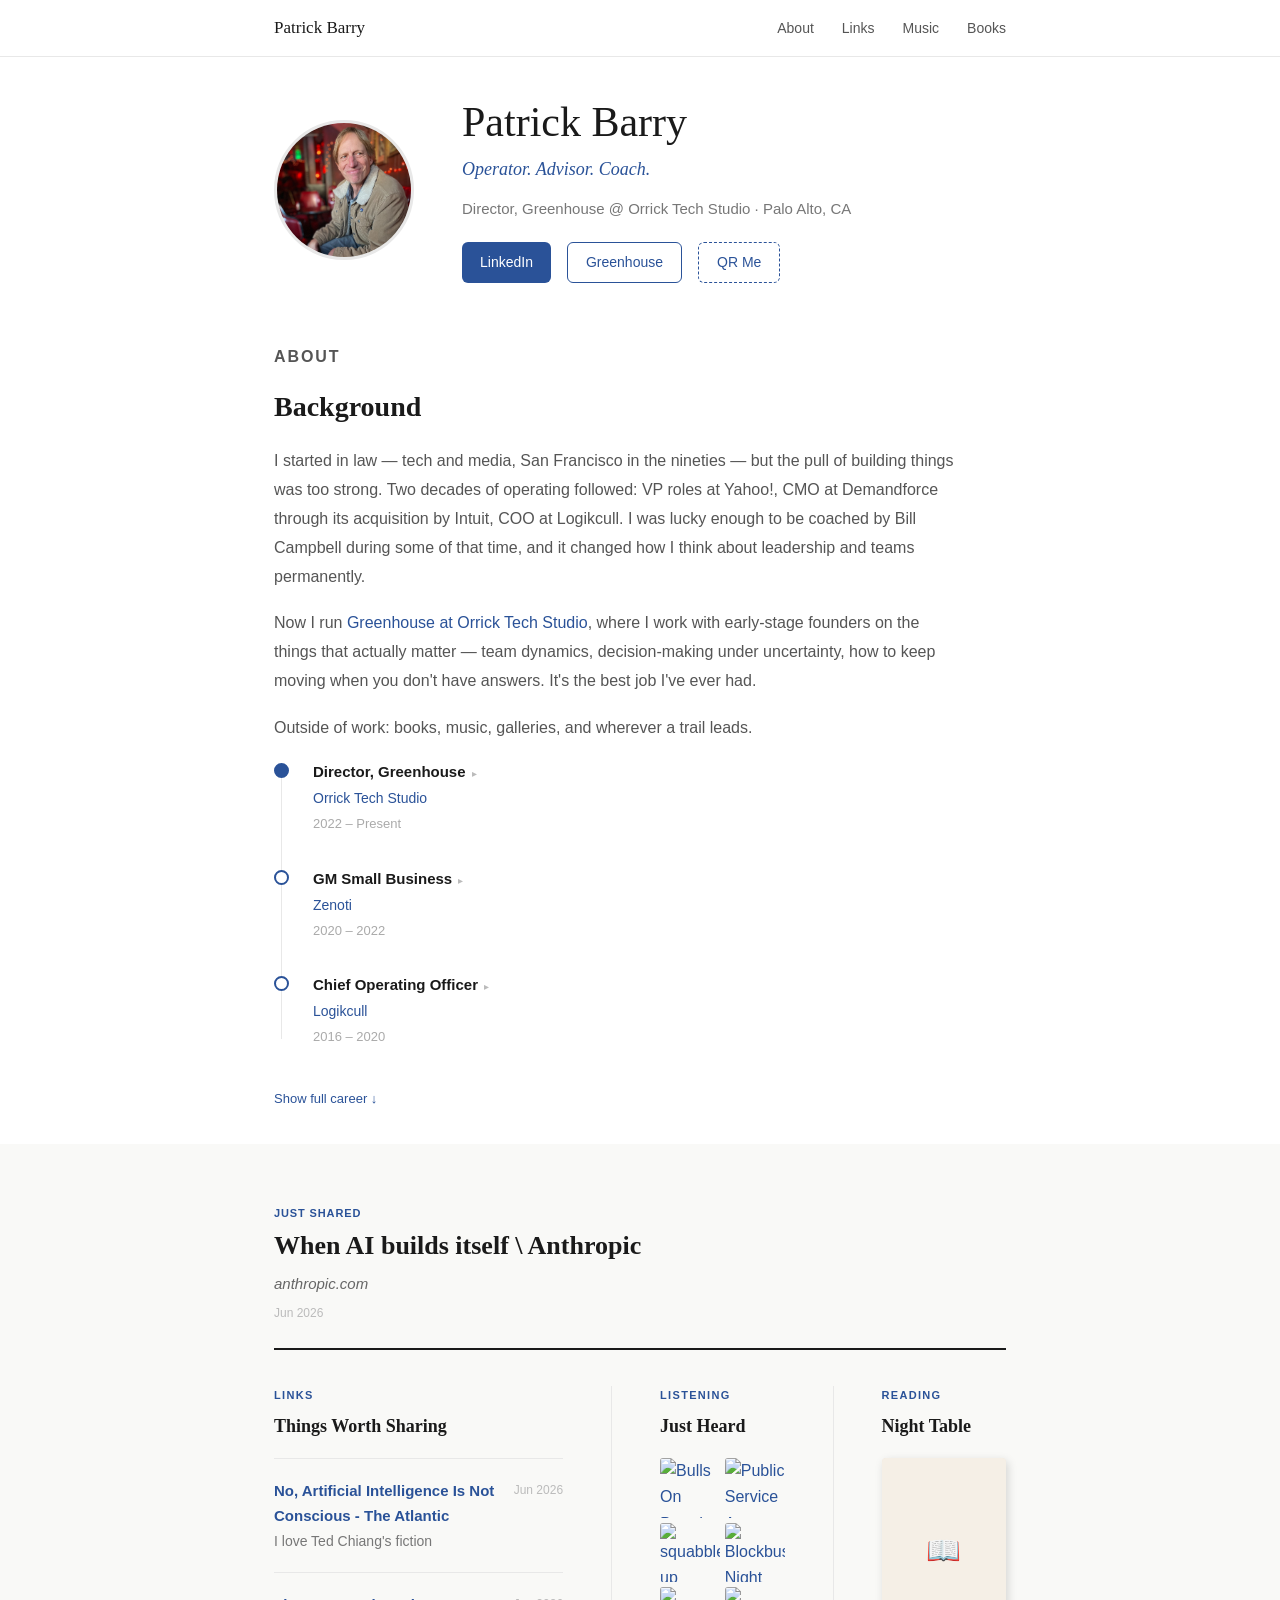
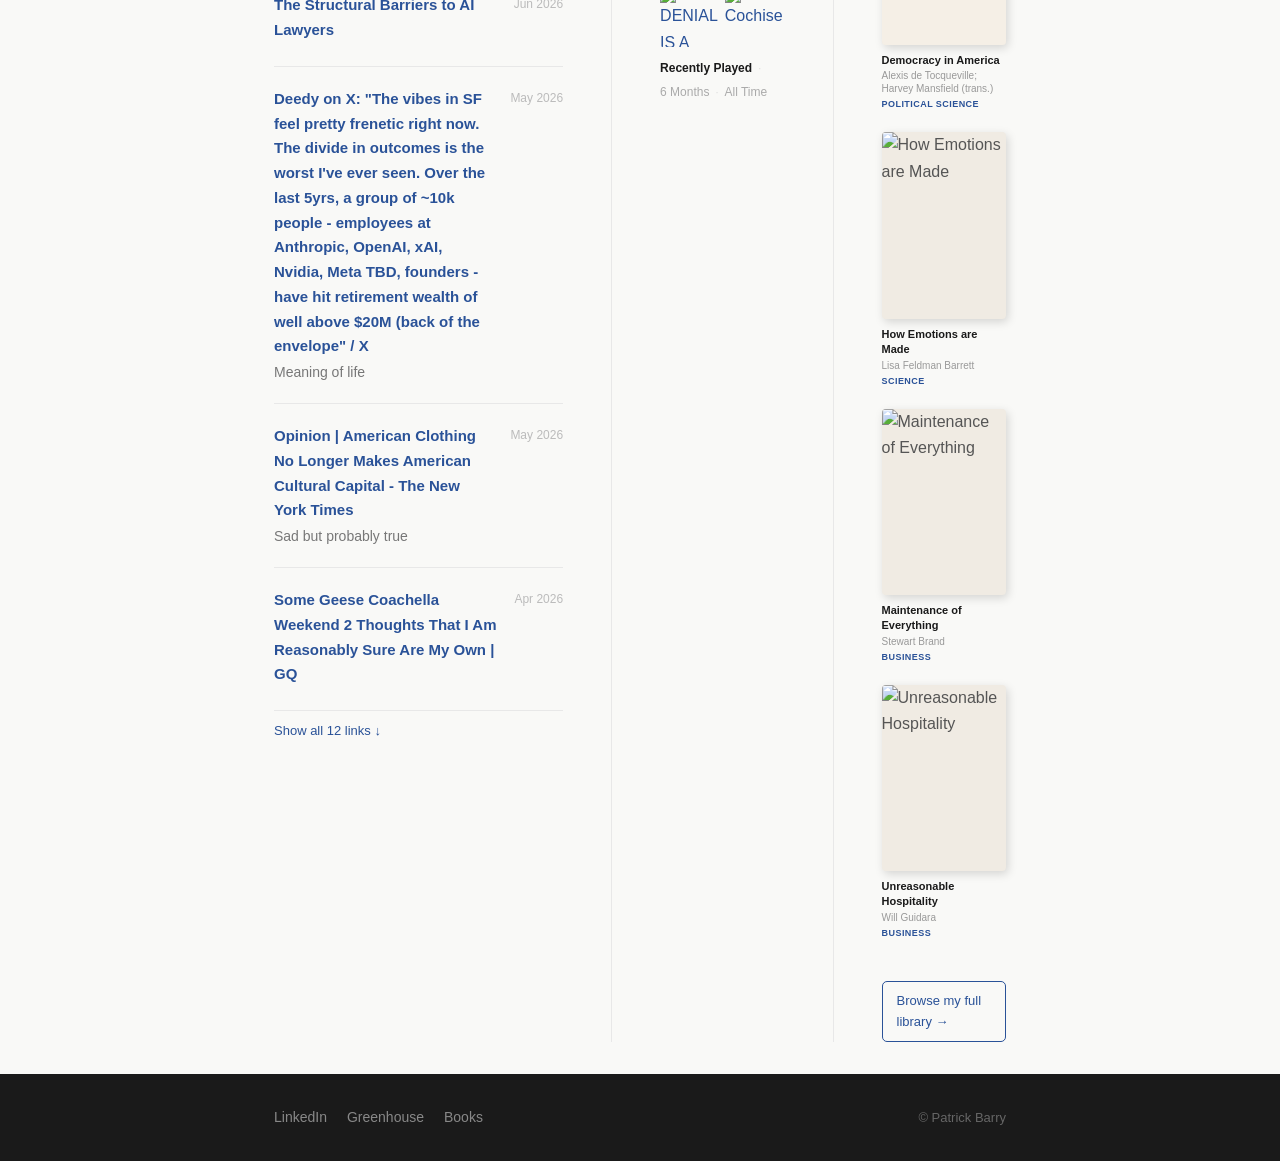
==== commit 981f0fea: "Link 'Greenhouse at Orrick Tech Studio' in bio; remove Greenhouse section Co-Authored-By: Claude Son" ====
--- a/index.html
+++ b/index.html
@@ -62,7 +62,7 @@
         leadership and teams permanently.
       </p>
       <p>
-        Now I run Greenhouse at Orrick Tech Studio, where I work with early-stage founders on the
+        Now I run <a href="https://www.orrick.com/en/tech-studio/greenhouse" target="_blank" rel="noopener noreferrer">Greenhouse at Orrick Tech Studio</a>, where I work with early-stage founders on the
         things that actually matter — team dynamics, decision-making under uncertainty, how to keep
         moving when you don't have answers. It's the best job I've ever had.
       </p>
@@ -281,43 +281,6 @@
     </div>
   </section>
 
-  <!-- ─── Greenhouse ───────────────────────────────────────────────────────── -->
-  <section id="work">
-    <div class="container">
-      <p class="section-label">Current Work</p>
-      <h2 class="section-title">Greenhouse @ Orrick</h2>
-
-      <div class="work-card">
-        <p class="work-card-title">Greenhouse</p>
-        <p class="work-card-subtitle">Orrick Tech Studio · Director</p>
-        <p class="work-card-body">
-          Greenhouse connects Orrick's early-stage clients to the coaching, resources, and network they need to build and grow.
-        </p>
-        <div class="work-stats">
-          <div class="stat">
-            <div class="stat-number">300+</div>
-            <div class="stat-label">Clients served</div>
-          </div>
-          <div class="stat">
-            <div class="stat-number">4.89</div>
-            <div class="stat-label">Client rating / 5</div>
-          </div>
-          <div class="stat">
-            <div class="stat-number">100</div>
-            <div class="stat-label">Net Promoter Score</div>
-          </div>
-          <div class="stat">
-            <div class="stat-number">71%</div>
-            <div class="stat-label">Repeat engagement</div>
-          </div>
-        </div>
-        <a class="btn btn-outline" href="https://www.orrick.com/en/tech-studio/greenhouse" target="_blank" rel="noopener noreferrer">
-          Learn about Greenhouse →
-        </a>
-      </div>
-    </div>
-  </section>
-
   <!-- ─── Footer ───────────────────────────────────────────────────────────── -->
   <footer class="site-footer">
     <div class="footer-inner">
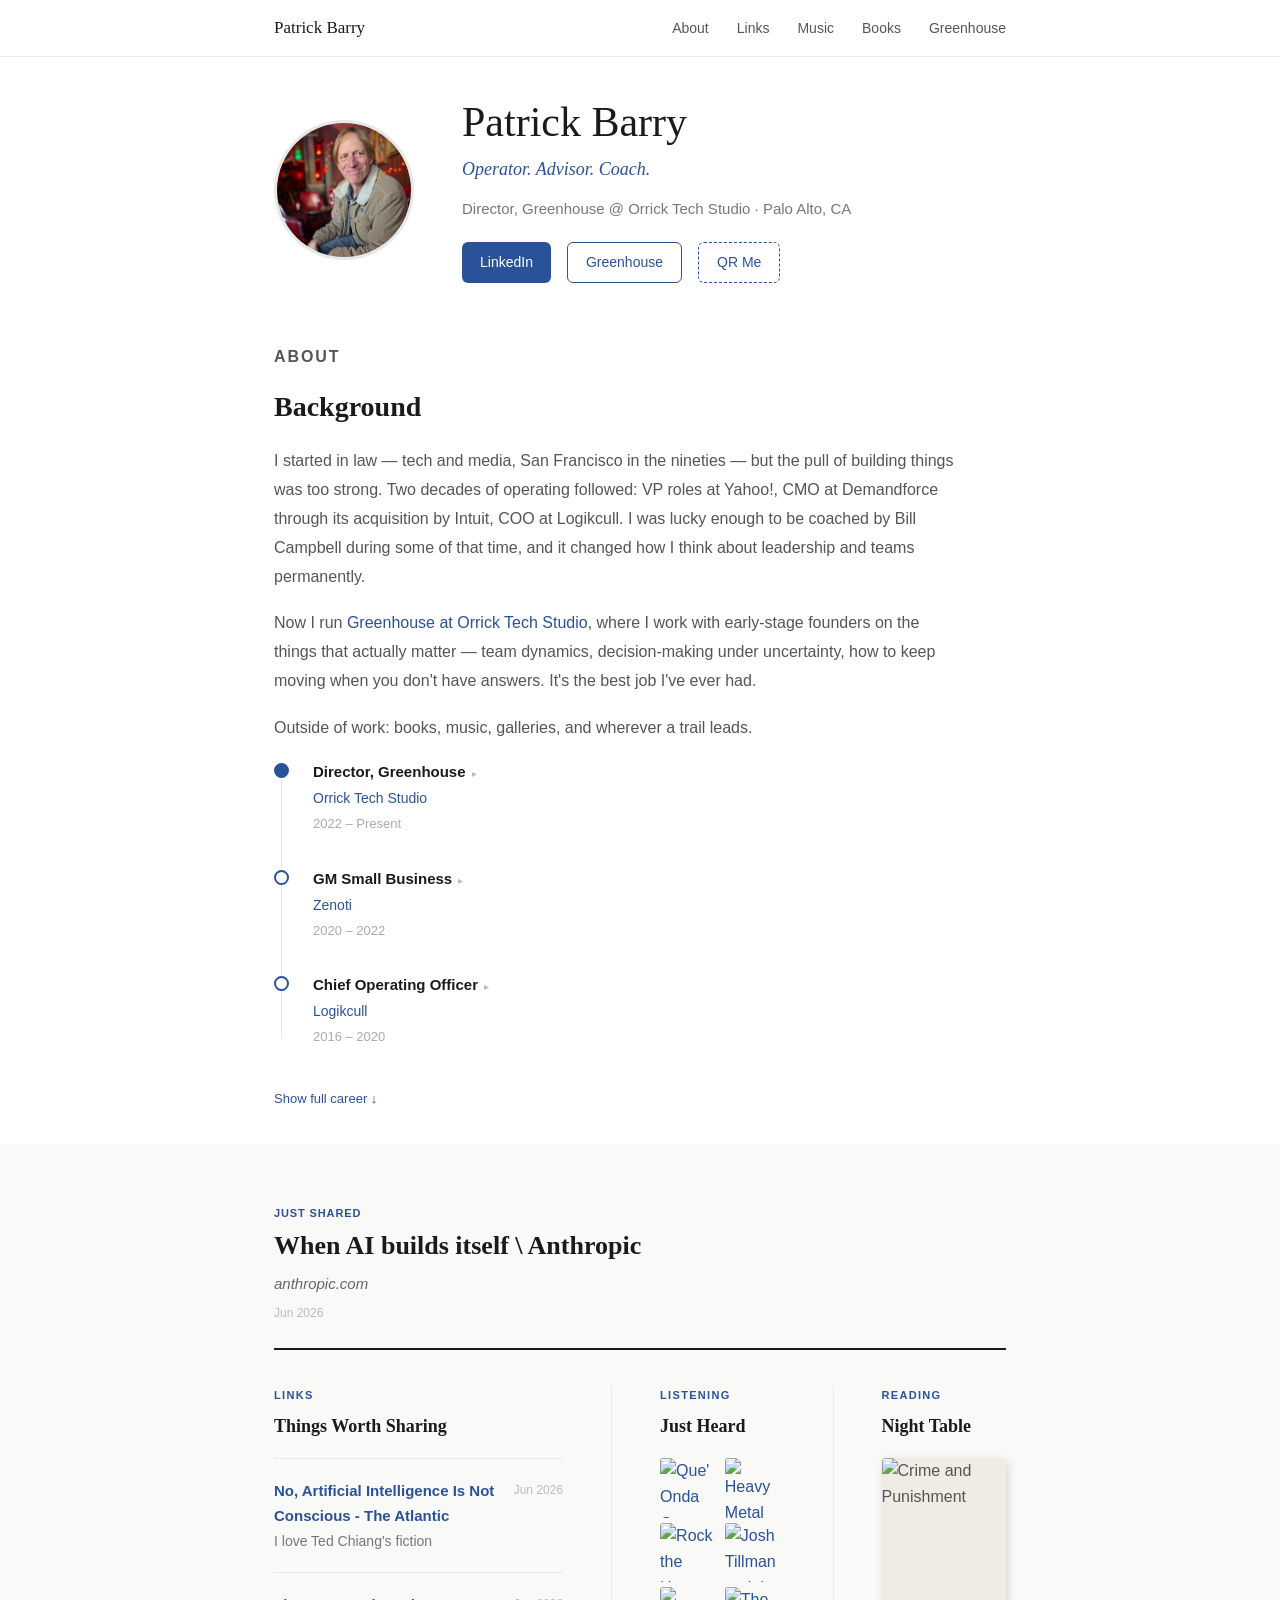
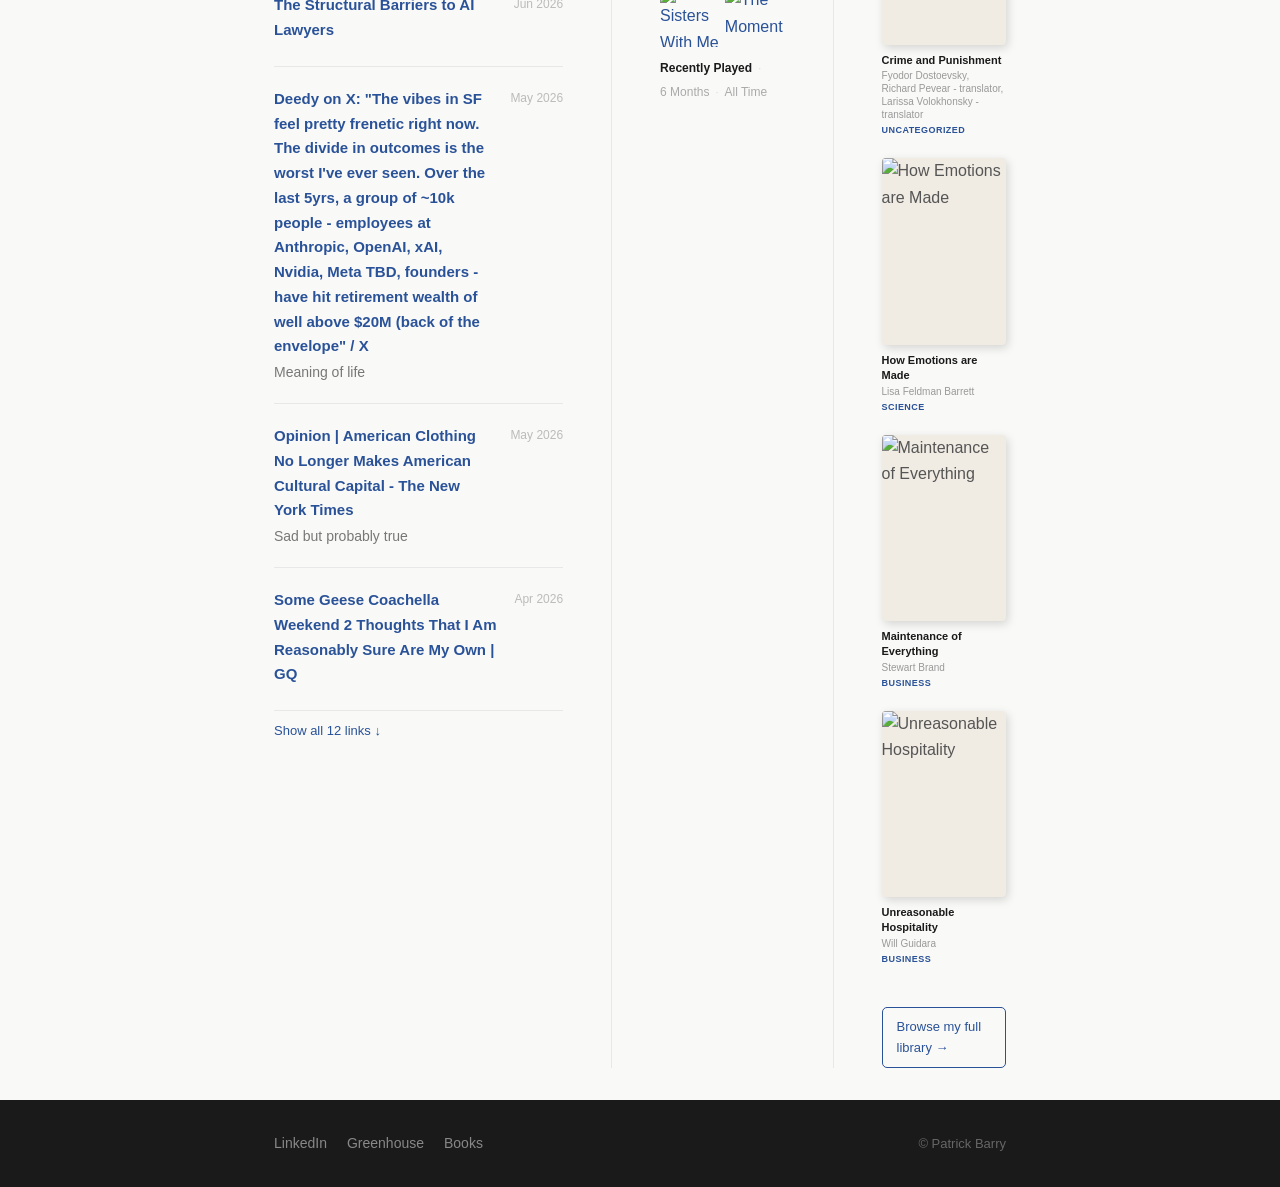
==== commit a383144b: "Add Greenhouse Company Map page Browsable, filterable list of Greenhouse portfolio companies by indu" ====
--- a/index.html
+++ b/index.html
@@ -19,6 +19,7 @@
         <li><a href="#content-links">Links</a></li>
         <li><a href="#content-music">Music</a></li>
         <li><a href="#content-books">Books</a></li>
+        <li><a href="greenhouse.html">Greenhouse</a></li>
       </ul>
     </div>
   </nav>
